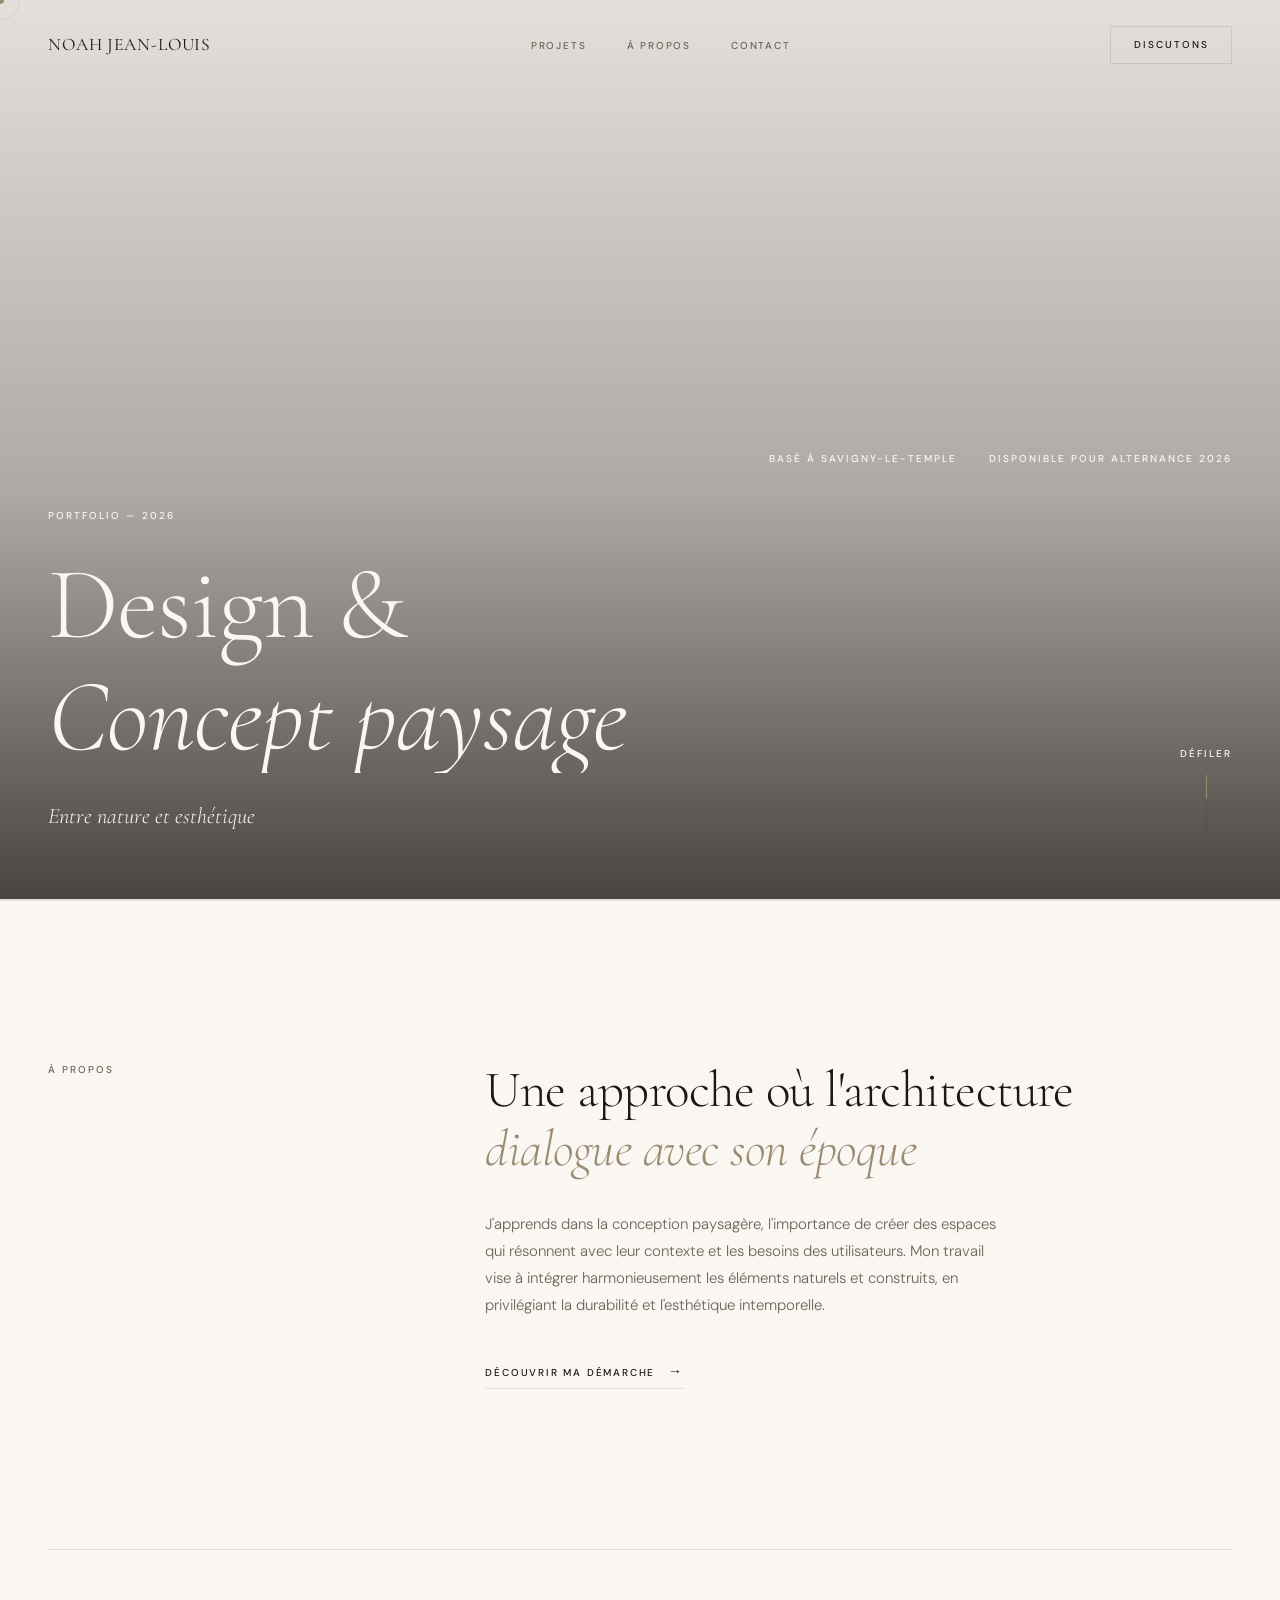
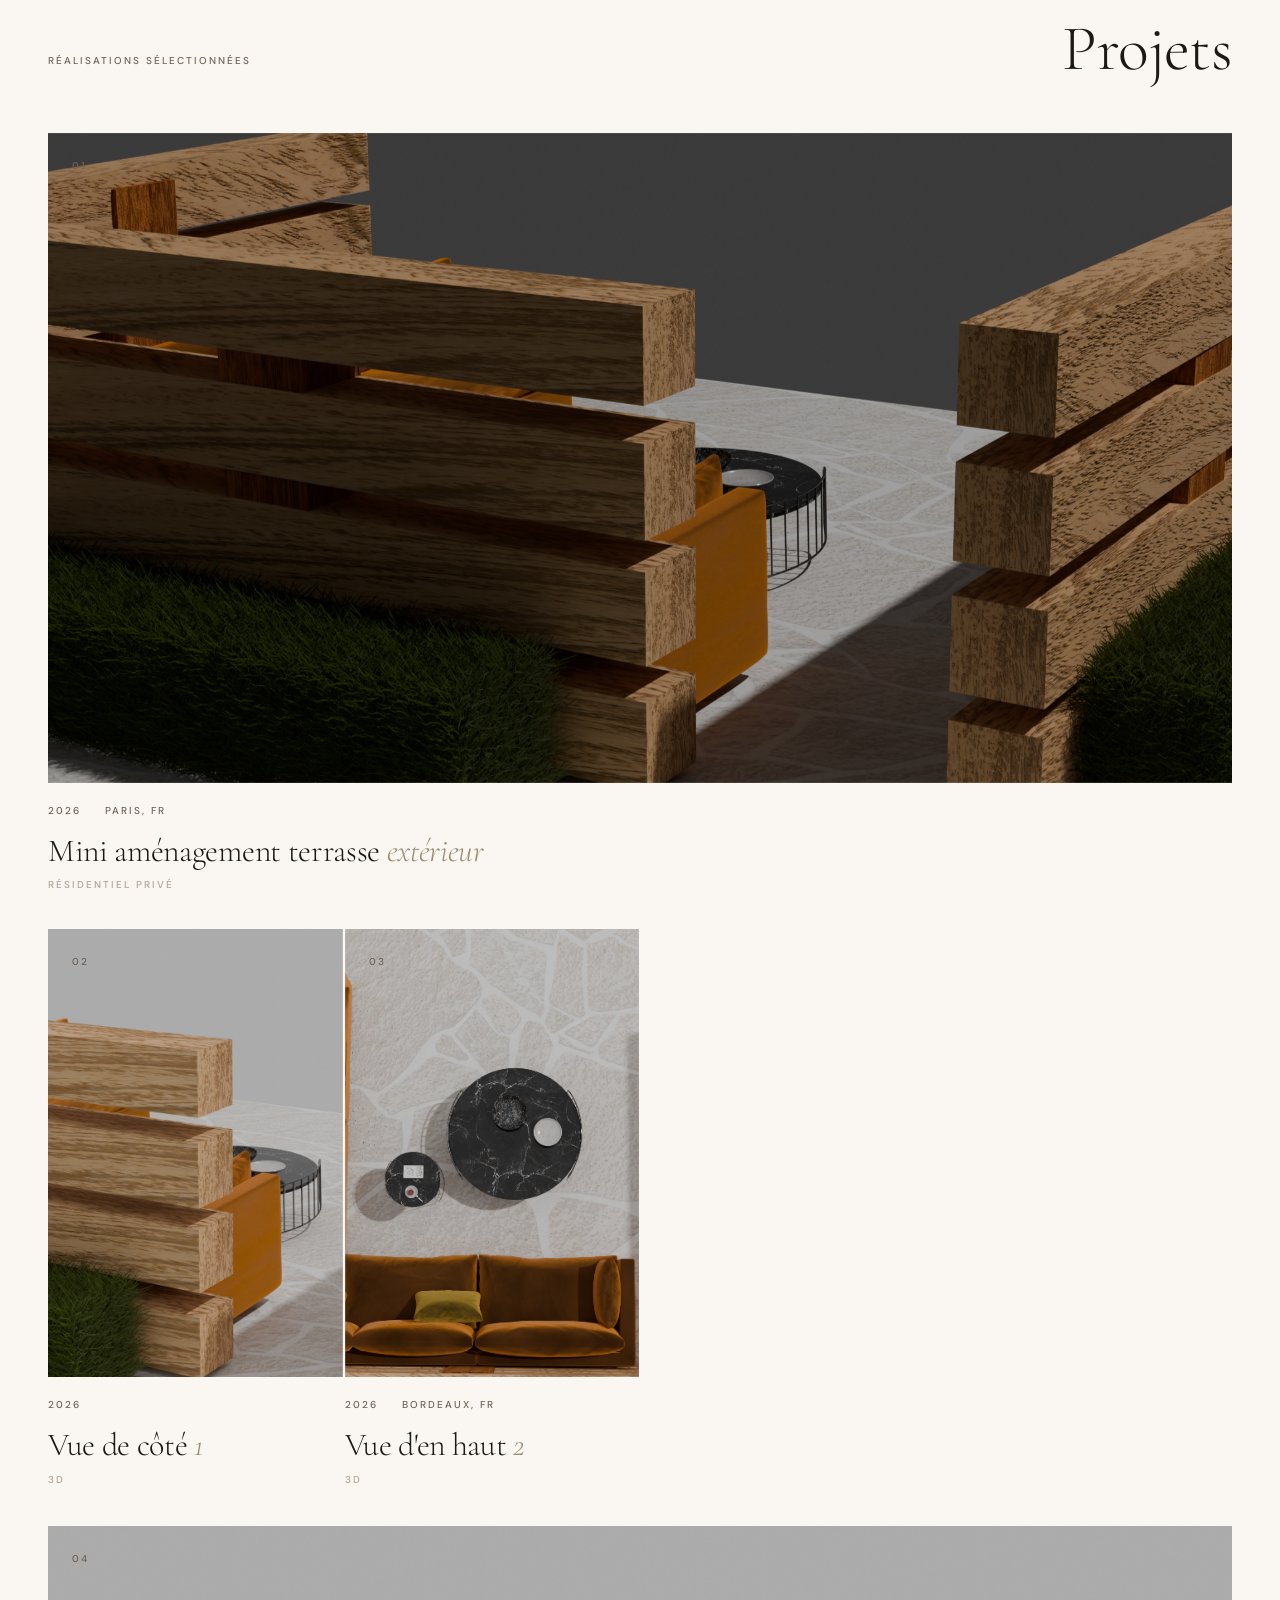
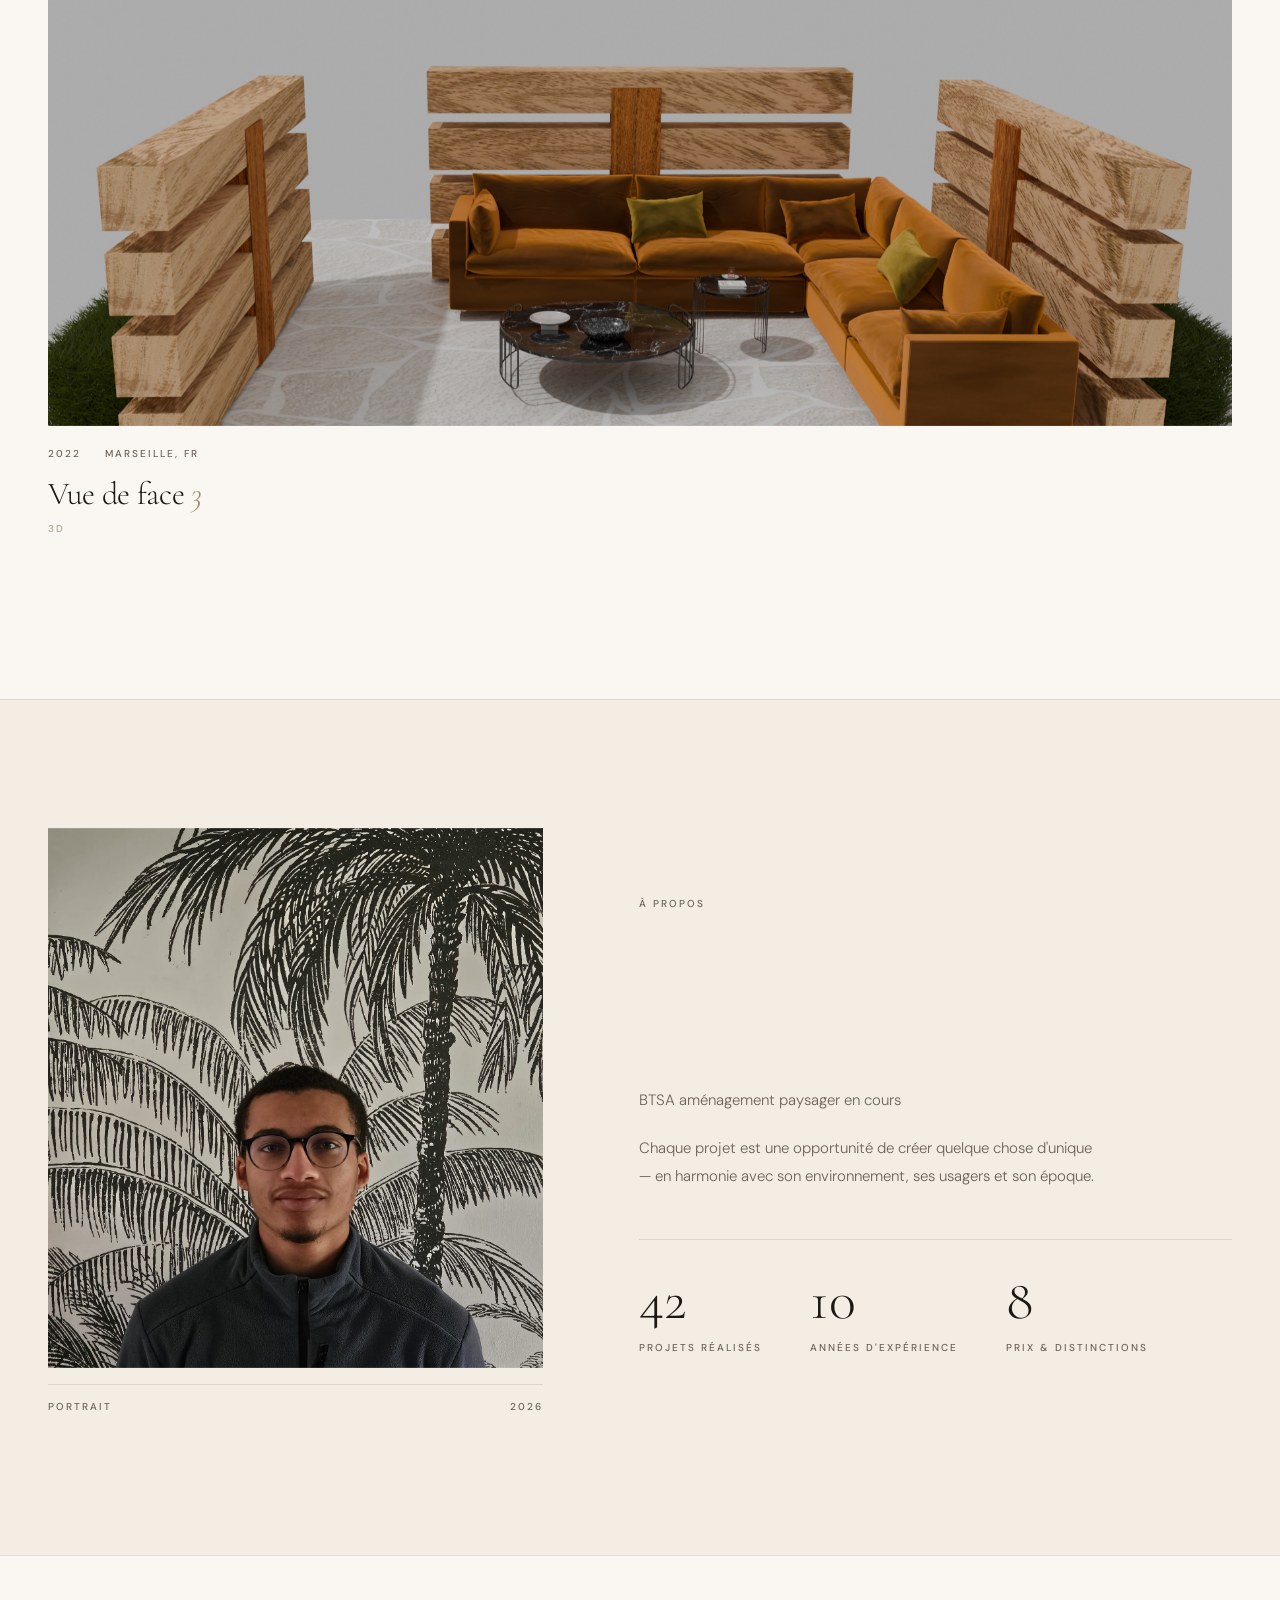
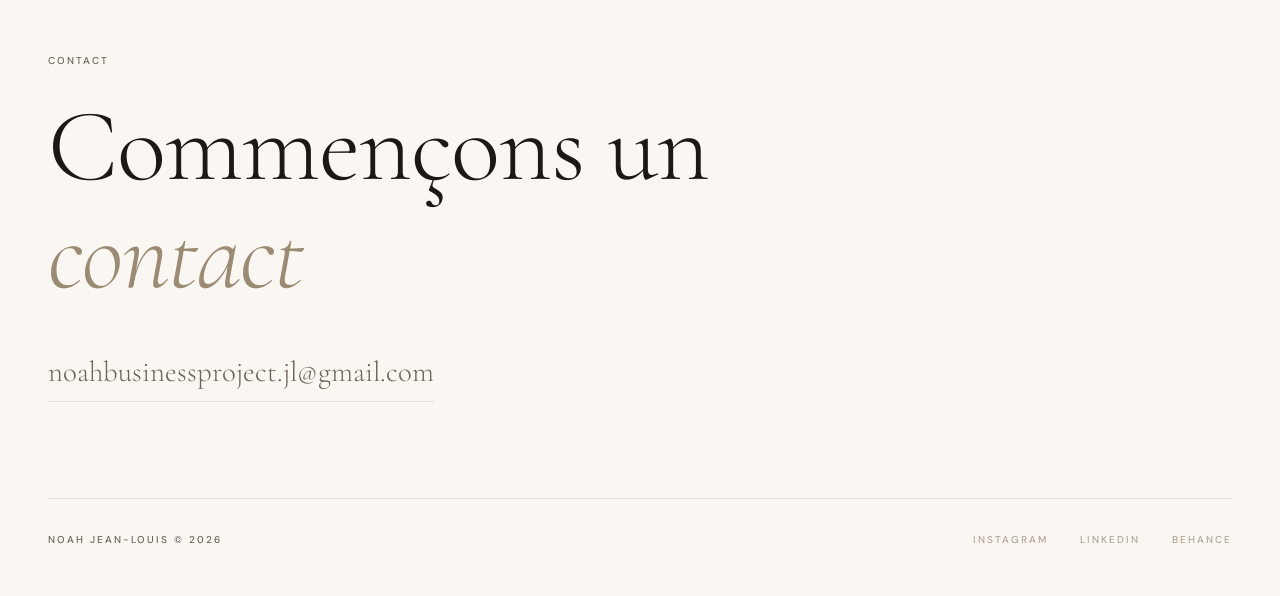
==== index.html @ 60026e9b "Initial commit from local Portfolio" ====
<!DOCTYPE html>
<html lang="fr">
<head>
  <meta charset="UTF-8">
  <meta name="viewport" content="width=device-width, initial-scale=1.0">
  <title>Noah Jean-Louis — Portfolio</title>

  <link rel="preconnect" href="https://fonts.googleapis.com">
  <link rel="preconnect" href="https://fonts.gstatic.com" crossorigin>
  <link href="https://fonts.googleapis.com/css2?family=Cormorant+Garamond:ital,wght@0,300;0,400;0,600;1,300;1,400&family=DM+Sans:wght@300;400;500&display=swap" rel="stylesheet">

  <style>
    /* ── RESPONSIVE GLOBAL (ajouts) ───────────────────── */
    /* Empêche le dépassement horizontal sur TOUS les éléments */
    *, *::before, *::after { box-sizing: border-box; max-width: 100%; }
    html, body { overflow-x: hidden; -webkit-tap-highlight-color: transparent; }

    /* Désactive le curseur custom sur touch */
    @media (hover: none) and (pointer: coarse) {
      .cursor, .cursor-follower { display: none !important; }
      body { cursor: auto; }
      a, button { cursor: pointer; }
    }

    /* Texte fluid — clamp() sur tous les titres */
    h1 { font-size: clamp(2.8rem, 8vw, 8rem); }
    h2 { font-size: clamp(1.8rem, 5vw, 4.5rem); }
    h3 { font-size: clamp(1.2rem, 3vw, 2.2rem); }

    /* Padding de section fluid */
    .section-pad {
      padding-top:    clamp(4rem, 8vw, 10rem);
      padding-bottom: clamp(4rem, 8vw, 10rem);
      padding-left:   clamp(1.25rem, 5vw, 3rem);
      padding-right:  clamp(1.25rem, 5vw, 3rem);
    }

:root {
      /* ── FONDS ───────────────────────────────────── */
      --color-bg:        #FAF7F2;
      --color-bg-2:      #F3EDE3;
      --color-bg-card:   #EDE6DA;
      --color-bg-dark:   #1C1914;

      /* ── TEXTES ─────────────────────────────────── */
      --color-text:      #1C1914;
      --color-text-muted:#6E6358;
      --color-text-dim:  #B0A494;
      --color-text-inv:  #FAF7F2;

      /* ── ACCENT ─────────────────────────────────── */
      --color-accent:    #9B8B72;
      --color-accent-h:  #7A6A54;
      --color-accent-l:  #C8B89A;

      /* ── SÉPARATEURS & OVERLAYS ─────────────────── */
      --color-line:      rgba(28, 25, 20, 0.10);
      --color-line-dark: rgba(28, 25, 20, 0.18);
      --overlay-hero:    rgba(28, 25, 20, 0.38);
      --overlay-dark:    rgba(28, 25, 20, 0.52);

      /* ── OMBRES ──────────────────────────────────── */
      --shadow-sm:  0 1px 4px rgba(28, 25, 20, 0.06);
      --shadow-md:  0 4px 16px rgba(28, 25, 20, 0.08);
      --shadow-lg:  0 12px 40px rgba(28, 25, 20, 0.10);
    }

    *, *::before, *::after { box-sizing: border-box; margin: 0; padding: 0; }
    html { scroll-behavior: smooth; overflow-x: hidden; }

    body {
      font-family: 'DM Sans', sans-serif;
      font-weight: 300;
      font-size: 15px;
      line-height: 1.7;
      color: var(--color-text);
      background-color: var(--color-bg);
      overflow-x: hidden;
      cursor: none;
    }
    body.loading { overflow: hidden; }
    img { display: block; width: 100%; }
    a { color: inherit; text-decoration: none; }
    ul { list-style: none; }
    button { font-family: inherit; }

    /* ─── CURSEUR PERSONNALISÉ ──────────────────────── */
    .cursor {
      position: fixed;
      width: 8px;
      height: 8px;
      background: var(--color-accent);
      border-radius: 50%;
      pointer-events: none;
      z-index: 9999;
      transform: translate(-50%, -50%);
      transition: width 0.2s, height 0.2s, background 0.2s;
mix-blend-mode: normal;
    }
    .cursor-follower {
      position: fixed;
      width: 40px;
      height: 40px;
      border: 1px solid rgba(200,184,154,0.4);
      border-radius: 50%;
      pointer-events: none;
      z-index: 9998;
      transform: translate(-50%, -50%);
      transition: transform 0.12s ease-out, width 0.3s, height 0.3s;
    }

    .cursor.hovering { width: 60px; height: 60px; background: transparent; border: 1px solid var(--color-accent); }

    /* ─── LOADER ─────────────────────────────────────── */
    .loader {
      position: fixed; inset: 0;
      background: var(--color-bg);
      z-index: 10000;
      display: flex;
      flex-direction: column;
      align-items: center;
      justify-content: center;
      gap: 1rem;
      transition: opacity 0.8s ease, visibility 0.8s ease;
    }
    .loader.hidden { opacity: 0; visibility: hidden; }

    .loader-line {
      width: 120px;
      height: 1px;
      background: var(--color-line);
      position: relative;
      overflow: hidden;
    }
    .loader-line::after {
      content: '';
      position: absolute;
      inset: 0;
      background: var(--color-accent);
      transform: translateX(-100%);
      animation: lineLoad 1.2s ease forwards;
    }
    .loader-text { color: var(--color-text-muted); }

    @keyframes lineLoad { to { transform: translateX(0); } }

    /* ─── Typographie ────────────────────────────────── */
    h1, h2, h3, .serif {
      font-family: 'Cormorant Garamond', serif;
      font-weight: 300;
      letter-spacing: -0.01em;
      line-height: 1.1;
    }
    h1 { font-size: clamp(3rem, 8vw, 8rem); }
    h2 { font-size: clamp(2rem, 5vw, 4.5rem); }
    h3 { font-size: clamp(1.4rem, 3vw, 2.5rem); }

    .label, .meta, nav a, .tag {
      font-family: 'DM Sans', sans-serif;
      font-size: 10px;
      font-weight: 500;
      letter-spacing: 0.2em;
      text-transform: uppercase;
      color: var(--color-text-muted);
    }
    .subtitle-italic {
      font-family: 'Cormorant Garamond', serif;
      font-style: italic;
      font-weight: 300;
      font-size: clamp(1rem, 2vw, 1.4rem);
      color: var(--color-text-muted);
    }

    /* ─── NAVIGATION ─────────────────────────────────── */
    nav {
      position: fixed;
      top: 0; left: 0; right: 0;
      z-index: 1000;
      display: flex;
      align-items: center;
      justify-content: space-between;
      padding: 1.6rem 3rem;
      transition: padding 0.4s ease, background 0.4s ease, border-bottom 0.4s ease;
    }
nav.scrolled {
      padding: 1rem 3rem;
      background: rgba(250, 247, 242, 0.96);
      backdrop-filter: blur(12px);
      -webkit-backdrop-filter: blur(12px);
      border-bottom: 1px solid var(--color-line);
    }

    nav.scrolled .nav-logo .nav-name { color: var(--color-text); }
    nav.scrolled .nav-links a { color: var(--color-text-muted); }
    nav.scrolled .nav-links a:hover { color: var(--color-text); }
    nav.scrolled .btn-outline { color: var(--color-text); border-color: var(--color-line-dark); }
    nav.scrolled .btn-outline:hover { background: var(--color-text); color: var(--color-bg); border-color: var(--color-text); }
    .nav-logo .nav-name {
      font-family: 'Cormorant Garamond', serif;
      font-size: 1.1rem;
      font-weight: 400;
      letter-spacing: 0.05em;
      color: var(--color-text);
    }

    .nav-links {
      display: flex;
      gap: 2.5rem;
    }
    .nav-links a {
      font-size: 10px;
      font-weight: 500;
      letter-spacing: 0.18em;
      text-transform: uppercase;
      color: var(--color-text-muted);
      position: relative;
      transition: color 0.3s;
    }
    .nav-links a::after {
      content: '';
      position: absolute;
      bottom: -2px; left: 0;
      width: 0; height: 1px;
      background: var(--color-accent);
      transition: width 0.3s ease;
    }
    .nav-links a:hover { color: var(--color-text); }
    .nav-links a:hover::after { width: 100%; }

    .btn-outline {
      font-size: 10px;
      font-weight: 500;
      letter-spacing: 0.2em;
      text-transform: uppercase;
      color: var(--color-text);
      border: 1px solid var(--color-line);
      padding: 0.6rem 1.4rem;
      transition: background 0.3s, border-color 0.3s, color 0.3s, transform 0.2s;
      display: inline-flex;
      align-items: center;
      justify-content: center;
    }
    .btn-outline:hover {
      background: var(--color-accent);
      border-color: var(--color-accent);
      color: var(--color-bg);
    }

    /* ─── HERO ────────────────────────────────────────── */
    .hero {
      position: relative;
      height: 100vh;
      min-height: 700px;
      display: flex;
      flex-direction: column;
      justify-content: flex-end;
      padding: 0 3rem 4rem;
      overflow: hidden;
      border-bottom: 1px solid var(--color-line);
    }

    .hero-bg {
      position: absolute;
      inset: 0;
      z-index: 0;
    }
    .hero-img {
      width: 100%; height: 100%;
      background-size: cover;
      background-position: center;
      transform: scale(1.05);
      transition: transform 8s ease;
    }
    body:not(.loading) .hero-img { transform: scale(1); }

    .hero-overlay {
      position: absolute; inset: 0;
      background: linear-gradient(
        to top,
        rgba(28, 25, 20, 0.80) 0%,
        rgba(28, 25, 20, 0.35) 45%,
        rgba(28, 25, 20, 0.10) 100%
      );
    }

    .hero-label,
    .hero-title,
    .hero-sub,
    .hero-scroll .label,
    .hero-bottom-meta .label {
      color: var(--color-text-inv);
    }

    .scroll-line { background: rgba(250,247,242,0.2); }
    .scroll-line::after { background: var(--color-text-inv); }

    .hero-content {
      position: relative;
      z-index: 1;
      max-width: 900px;
    }

    .hero-label {
      display: block;
      margin-bottom: 1.5rem;
      opacity: 0;
      transform: translateY(10px);
      animation: fadeUp 0.8s 1.8s forwards;
    }

    .hero-title { overflow: hidden; }

    .hero-title .line {
      display: block;
      opacity: 0;
      transform: translateY(100%);
      animation: slideUp 0.9s cubic-bezier(0.16, 1, 0.3, 1) forwards;
    }
    .hero-title .line:nth-child(1) { animation-delay: 2s; }
    .hero-title .line:nth-child(2) { animation-delay: 2.1s; }
    .hero-title .italic { font-style: italic; }

    .hero-sub {
      margin-top: 1.5rem;
      opacity: 0;
      transform: translateY(10px);
      animation: fadeUp 0.8s 2.3s forwards;
    }

    .hero-scroll {
      position: absolute;
      bottom: 4rem; right: 3rem;
      z-index: 1;
      display: flex;
      flex-direction: column;
      align-items: center;
      gap: 0.8rem;
      opacity: 0;
      animation: fadeUp 0.8s 2.6s forwards;
    }

    .scroll-line {
      width: 1px;
      height: 60px;
      background: var(--color-line);
      position: relative;
      overflow: hidden;
    }
    .scroll-line::after {
      content: '';
      position: absolute;
      top: 0; left: 0; right: 0;
      height: 40%;
      background: var(--color-accent);
      animation: scrollAnim 2s 3s infinite ease-in-out;
    }

    @keyframes scrollAnim {
      0%   { transform: translateY(-100%); }
      100% { transform: translateY(250%); }
    }

    .hero-bottom-meta {
      position: absolute;
      top: 50%; right: 3rem;
      transform: translateY(-50%) rotate(90deg);
      transform-origin: right center;
      display: flex;
      gap: 2rem;
      z-index: 1;
      opacity: 0;
      animation: fadeUp 0.8s 2.8s forwards;
    }

    @keyframes fadeUp { to { opacity: 1; transform: translateY(0); } }
    @keyframes slideUp { to { opacity: 1; transform: translateY(0); } }

    .reveal {
      opacity: 0;
      transform: translateY(40px);
      transition: opacity 0.9s cubic-bezier(0.16, 1, 0.3, 1),
                  transform 0.9s cubic-bezier(0.16, 1, 0.3, 1);
    }
    .reveal.visible {
      opacity: 1;
      transform: translateY(0);
    }

    /* ─── SECTION INTRO ──────────────────────────────── */
    .intro {
      padding: 10rem 3rem;
      border-top: 1px solid var(--color-line);
      background: var(--color-bg);
    }
    .intro-grid {
      display: grid;
      grid-template-columns: 1fr 2fr;
      gap: 4rem;
      max-width: 1200px;
      margin: 0 auto;
      align-items: start;
    }
    .section-label { display: block; margin-bottom: 1rem; }

    .intro-title {
      font-size: clamp(2rem, 4vw, 3.5rem);
      margin-bottom: 2rem;
      line-height: 1.15;
    }
    .intro-title em { font-style: italic; color: var(--color-accent); }

    .intro-body {
      color: var(--color-text-muted);
      max-width: 520px;
      margin-bottom: 2.5rem;
      line-height: 1.8;
    }

    .link-arrow {
      font-size: 10px;
      font-weight: 500;
      letter-spacing: 0.18em;
      text-transform: uppercase;
      color: var(--color-text);
      display: inline-flex;
      align-items: center;
      gap: 0.8rem;
      padding-bottom: 4px;
      border-bottom: 1px solid var(--color-line);
      transition: gap 0.3s, border-color 0.3s;
    }
    .link-arrow::after {
      content: '→';
      font-family: sans-serif;
      font-size: 14px;
      font-weight: 300;
    }
    .link-arrow:hover { gap: 1.4rem; border-color: var(--color-accent); }

    /* ─── PROJETS ────────────────────────────────────── */
    .projects {
      padding: 0 3rem 8rem;
      max-width: 1400px;
      margin: 0 auto;
    }
    .projects-header {
      display: flex;
      justify-content: space-between;
      align-items: flex-end;
      padding: 4rem 0 3rem;
      border-top: 1px solid var(--color-line);
    }
    .projects-header h2 { font-size: clamp(2.5rem, 5vw, 5rem); }

    .project { position: relative; overflow: hidden; margin-bottom: 2px; }
    .project-link { display: block; }

    .project-img-wrap { position: relative; overflow: hidden; }
    .project-img {
      background-size: cover;
      background-position: center;
      transition: transform 0.8s cubic-bezier(0.16, 1, 0.3, 1);
      transform: translateZ(0);
    }
    .project:hover .project-img { transform: scale(1.04); }

    .project-img-overlay {
      position: absolute; inset: 0;
      background: linear-gradient(to top, rgba(12,11,9,0.7) 0%, transparent 60%);
      opacity: 0;
      transition: opacity 0.5s;
    }
    .project:hover .project-img-overlay { opacity: 1; }

    .project-info {
      padding: 1.2rem 0 2rem;
      display: flex;
      flex-direction: column;
      gap: 0.4rem;
    }

    .project-meta {
      display: flex;
      gap: 1.5rem;
      margin-bottom: 0.4rem;
    }

    .project-title {
      font-size: clamp(1.3rem, 2.5vw, 2rem);
      line-height: 1.2;
    }
    .project-title em { font-style: italic; color: var(--color-accent); }
    .project-category { color: var(--color-text-dim); }

    .projects { display: block; }

    .projects > .projects-header + .projects-grid {
      display: grid;
      grid-template-columns: 1fr 1fr;
      gap: 2px;
    }

    /* Layouts projets — style CARGO */
    .project--large {
      grid-column: 1 / -1;
    }
    .project--large .project-img { height: clamp(350px, 55vw, 650px); }

    .projects-row {
      display: grid;
      grid-template-columns: 1fr 1fr;
      gap: 2px;
      margin-bottom: 2px;
    }

    .project--half .project-img { height: clamp(250px, 35vw, 450px); }

    .project--full { grid-column: 1 / -1; }
    .project--full .project-img { height: clamp(300px, 40vw, 500px); }

    /* Numéro index — style CARGO */
    .project::before {
      content: attr(data-index);
      position: absolute;
      top: 1.5rem; left: 1.5rem;
      font-size: 10px;
      font-weight: 500;
      letter-spacing: 0.2em;
      color: var(--color-text-muted);
      z-index: 2;
    }

    /* ─── ABOUT ──────────────────────────────────────── */
    .about {
      padding: 8rem 3rem;
      border-top: 1px solid var(--color-line);
      background: var(--color-bg-2);
    }
    .about-grid {
      display: grid;
      grid-template-columns: 1fr 1.2fr;
      gap: 6rem;
      max-width: 1200px;
      margin: 0 auto;
      align-items: center;
    }
    .about-img-wrap { position: relative; overflow: hidden; }
    .about-img {
      height: clamp(400px, 60vh, 650px);
      background-size: cover;
      background-position: center top;
      transform: translateZ(0);
      transition: transform 0.8s cubic-bezier(0.16, 1, 0.3, 1);
    }
    .about:hover .about-img { transform: scale(1.02); }

    .about-img-caption {
      display: flex;
      justify-content: space-between;
      padding: 0.8rem 0;
      border-top: 1px solid var(--color-line);
      margin-top: 1rem;
    }

    .about-title {
      font-size: clamp(2rem, 4vw, 3.2rem);
      margin: 1.5rem 0 2rem;
      line-height: 1.15;
    }
    .about-title em { font-style: italic; color: var(--color-accent); }

    .about-text-col p {
      color: var(--color-text-muted);
      line-height: 1.9;
      margin-bottom: 1.2rem;
      max-width: 460px;
    }

    .about-stats {
      display: flex;
      gap: 3rem;
      margin-top: 3rem;
      padding-top: 2rem;
      border-top: 1px solid var(--color-line);
      flex-wrap: wrap;
    }

    .stat-number {
      display: block;
      font-family: 'Cormorant Garamond', serif;
      font-size: 3.5rem;
      font-weight: 300;
      line-height: 1;
      color: var(--color-text);
      margin-bottom: 0.4rem;
    }

    /* ─── FOOTER ─────────────────────────────────────── */
    .footer {
      background: var(--color-bg);
      border-top: 1px solid var(--color-line);
      padding: 6rem 3rem 3rem;
    }
    .footer-top { padding-bottom: 6rem; }

    .footer-cta .label { margin-bottom: 1.5rem; display: block; }

    .footer-title {
      font-size: clamp(3rem, 8vw, 7rem);
      line-height: 1.05;
      margin-bottom: 2.5rem;
      opacity: 1;
    }
    .footer-title em { font-style: italic; color: var(--color-accent); }

    .footer-email {
      font-family: 'Cormorant Garamond', serif;
      font-size: clamp(1.2rem, 2.5vw, 1.8rem);
      font-weight: 300;
      color: var(--color-text-muted);
      border-bottom: 1px solid var(--color-line);
      padding-bottom: 4px;
      display: inline-block;
      transition: color 0.3s, border-color 0.3s;
    }
    .footer-email:hover { color: var(--color-accent); border-color: var(--color-accent); }

    .footer-bottom {
      display: flex;
      justify-content: space-between;
      align-items: center;
      padding-top: 2rem;
      border-top: 1px solid var(--color-line);
      gap: 1.5rem;
      flex-wrap: wrap;
    }
    .footer-socials { display: flex; gap: 2rem; }
    .footer-socials a {
      color: var(--color-text-dim);
      transition: color 0.3s;
    }
    .footer-socials a:hover { color: var(--color-text); }

    /* ─── RESPONSIVE ───────────────────────────────── */
    @media (max-width: 768px) {
      nav { padding: 1.2rem 1.5rem; }
      .nav-cta { display: none; }
      .nav-links { display: none; }
      .hero { padding: 0 1.5rem 3rem; }
      .intro, .projects, .about, .footer { padding-left: 1.5rem; padding-right: 1.5rem; }
      .intro-grid { grid-template-columns: 1fr; gap: 2rem; }
      .about-grid { grid-template-columns: 1fr; gap: 3rem; }
      .projects-row { grid-template-columns: 1fr; }
      .hero-bottom-meta { display: none; }
      .about-stats { gap: 1.5rem; }
      body { cursor: auto; }
      .cursor, .cursor-follower { display: none; }
      .nav-hamburger { display: flex; }

      /* Menu mobile overlay */
      nav { background: rgba(12,11,9,0.95); backdrop-filter: blur(12px); -webkit-backdrop-filter: blur(12px); }

    }

    /* ─── NAVIGATION RESPONSIVE (hamburger) ───────── */
    .nav-hamburger {
      display: none;
      flex-direction: column;
      justify-content: center;
      gap: 6px;
      width: 36px;
      height: 36px;
      background: none;
      border: none;
      cursor: pointer;
      z-index: 1100;
      padding: 4px;
    }
    .ham-line {
      display: block;
      width: 100%;
      height: 1px;
      background: var(--color-text);
      transform-origin: center;
      transition: transform 0.4s cubic-bezier(0.16,1,0.3,1), opacity 0.3s, width 0.3s;
    }
    .nav-hamburger.open .ham-line:nth-child(1) {
      transform: translateY(3.5px) rotate(45deg);
    }
    .nav-hamburger.open .ham-line:nth-child(2) {
      transform: translateY(-3.5px) rotate(-45deg);
    }

    .nav-mobile-overlay {
      position: fixed;
      inset: 0;
      background: var(--color-bg);
      z-index: 1050;
      display: flex;
      flex-direction: column;
      justify-content: center;
      padding: 6rem 2rem 3rem;
      transform: translateX(100%);
      transition: transform 0.6s cubic-bezier(0.16,1,0.3,1);
      pointer-events: none;
    }
    .nav-mobile-overlay.open {
      transform: translateX(0);
      pointer-events: auto;
    }

    .nav-mobile-links {
      list-style: none;
      display: flex;
      flex-direction: column;
      gap: 0.5rem;
      flex: 1;
      justify-content: center;
    }
    .nav-mobile-links li {
      overflow: hidden;
      border-bottom: 1px solid var(--color-line);
      padding-bottom: 0.5rem;
    }
    .nav-mobile-links a {
      display: block;
      font-family: 'Cormorant Garamond', serif;
      font-size: clamp(2.5rem, 10vw, 4rem);
      font-weight: 300;
      color: var(--color-text);
      padding: 0.6rem 0;
      transform: translateY(40px);
      opacity: 0;
      transition: color 0.3s, transform 0.5s cubic-bezier(0.16,1,0.3,1), opacity 0.5s;
    }
    .nav-mobile-overlay.open .nav-mobile-links a {
      transform: translateY(0);
      opacity: 1;
    }
    .nav-mobile-links li:nth-child(1) a { transition-delay: 0.1s; }
    .nav-mobile-links li:nth-child(2) a { transition-delay: 0.17s; }
    .nav-mobile-links li:nth-child(3) a { transition-delay: 0.24s; }
    .nav-mobile-links a:hover { color: var(--color-accent); }

    .nav-mobile-bottom {
      display: flex;
      flex-direction: column;
      gap: 0.4rem;
      padding-top: 2rem;
      border-top: 1px solid var(--color-line);
    }

    @media (max-width: 480px) {
      .nav-hamburger { width: 34px; height: 34px; }
    }

  </style>
</head>
<body class="loading">

  <div class="cursor" id="cursor"></div>
  <div class="cursor-follower" id="cursor-follower"></div>

  <div class="loader" id="loader">
    <div class="loader-line"></div>
    <span class="loader-text label">Chargement</span>
  </div>

  <nav id="nav">
    <div class="nav-logo">
      <a href="#hero"><span class="nav-name">Noah Jean-Louis</span></a>
    </div>

    <ul class="nav-links">
      <li><a href="projects.html" data-text="Projets">Projets</a></li>
      <li><a href="#about"    data-text="À propos">À propos</a></li>
      <li><a href="#contact"  data-text="Contact">Contact</a></li>
    </ul>

    <div class="nav-cta">
      <a href="#contact" class="btn-outline">Discutons</a>
    </div>

    <button class="nav-hamburger" id="navHamburger" aria-label="Menu" aria-expanded="false">
      <span class="ham-line"></span>
      <span class="ham-line"></span>
    </button>

    <div class="nav-mobile-overlay" id="navMobileOverlay" aria-hidden="true">
      <ul class="nav-mobile-links">
        <li><a href="projects.html#projects">Projets</a></li>
        <li><a href="#about">À propos</a></li>
        <li><a href="#contact">Contact</a></li>
      </ul>
      <div class="nav-mobile-bottom">
        <span class="label">Paris, FR</span>
        <a href="mailto:hello@tonnom.com" class="label">noahbusinessproject.jl@gmail.com</a>
      </div>
    </div>
  </nav>


  <section id="hero" class="hero">
    <div class="hero-bg">
      <div class="hero-img" style="background-image: url('images/Paysage1.jpg')"></div>
      <div class="hero-overlay"></div>
    </div>
    <div class="hero-content">
      <span class="label hero-label">Portfolio — 2026</span>
      <h1 class="hero-title">
        <span class="line">Design &amp;</span>
        <span class="line italic">Concept paysage</span>
      </h1>
      <p class="hero-sub subtitle-italic">Entre nature et esthétique</p>
    </div>
    <div class="hero-scroll">
      <span class="label">Défiler</span>
      <div class="scroll-line"></div>
    </div>
    <div class="hero-bottom-meta">
      <span class="label">Basé à Savigny-le-Temple</span>
      <span class="label">Disponible pour alternance 2026</span>
    </div>
  </section>

  <section id="intro" class="intro">
    <div class="intro-grid">
      <div class="intro-col-left">
        <span class="label section-label">À propos</span>
      </div>
      <div class="intro-col-right">
        <h2 class="intro-title">
          Une approche où l'architecture<br>
          <em>dialogue avec son époque</em>
        </h2>
        <p class="intro-body">
          J'apprends dans la conception paysagère, l'importance de créer des espaces qui résonnent avec leur contexte et les besoins des utilisateurs. Mon travail vise à intégrer harmonieusement les éléments naturels et construits, en privilégiant la durabilité et l'esthétique intemporelle.
        </p>
        <a href="#about" class="link-arrow">Découvrir ma démarche</a>
      </div>
    </div>
  </section>

  <section id="projects" class="projects">
    <div class="projects-header">
      <span class="label section-label">Réalisations sélectionnées</span>
      <h2>Projets</h2>
    </div>

    <div class="projects-grid">
      <article class="project project--large" data-index="01">
        <a href="projects.html" class="project-link">
          <div class="project-img-wrap">
            <div class="project-img" style="background-image: url('images/aménagement 1.png')"></div>
            <div class="project-img-overlay"></div>
          </div>
          <div class="project-info">
            <div class="project-meta">
              <span class="label project-year">2026</span>
              <span class="label project-location">Paris, FR</span>
            </div>
            <h3 class="project-title">Mini aménagement terrasse <em>extérieur</em></h3>
            <span class="project-category label">Résidentiel privé</span>
          </div>
        </a>
      </article>

      <div class="projects-row" aria-label="Projets secondaires">
        <article class="project project--half" data-index="02">
          <a href="projects.html" class="project-link">
            <div class="project-img-wrap">
              <div class="project-img" style="background-image: url('images/aménagement 2.png')"></div>
              <div class="project-img-overlay"></div>
            </div>
            <div class="project-info">
              <div class="project-meta">
                <span class="label project-year">2026</span>
                <span class="label project-location"></span>
              </div>
              <h3 class="project-title">Vue de côté <em>1</em></h3>
              <span class="project-category label">3D</span>
            </div>
          </a>
        </article>

        <article class="project project--half" data-index="03">
          <a href="projects.html" class="project-link">
            <div class="project-img-wrap">
              <div class="project-img" style="background-image: url('images/aménagement 3.png')"></div>
              <div class="project-img-overlay"></div>
            </div>
            <div class="project-info">
              <div class="project-meta">
                <span class="label project-year">2026</span>
                <span class="label project-location">Bordeaux, FR</span>
              </div>
              <h3 class="project-title">Vue d'en haut <em>2</em></h3>
              <span class="project-category label">3D</span>
            </div>
          </a>
        </article>
      </div>

      <article class="project project--full" data-index="04">
        <a href="projects.html" class="project-link">
          <div class="project-img-wrap">
            <div class="project-img" style="background-image: url('images/aménagement 4.png')"></div>
            <div class="project-img-overlay"></div>
          </div>
          <div class="project-info">
            <div class="project-meta">
              <span class="label project-year">2022</span>
              <span class="label project-location">Marseille, FR</span>
            </div>
            <h3 class="project-title">Vue de face <em>3</em></h3>
            <span class="project-category label">3D</span>
          </div>
        </a>
      </article>
    </div>
  </section>

  <section id="about" class="about">
    <div class="about-grid">
      <div class="about-img-col">
        <div class="about-img-wrap">
          <div class="about-img" style="background-image: url('images/Noah profil.jpeg')"></div>
        </div>
        <div class="about-img-caption">
          <span class="label">Portrait</span>
          <span class="label">2026</span>
        </div>
      </div>
      <div class="about-text-col reveal" style="opacity:1; transform:none;">
        <span class="label section-label">À propos</span>
        <h2 class="about-title">
          Façonner des espaces<br>
          <em>qui inspirent</em>
        </h2>
        <p>
          BTSA aménagement paysager en cours
        </p>
        <p>
          Chaque projet est une opportunité de créer quelque chose
          d'unique — en harmonie avec son environnement, ses usagers
          et son époque.
        </p>
        <div class="about-stats">
          <div class="stat">
            <span class="stat-number">42</span>
            <span class="label">Projets réalisés</span>
          </div>
          <div class="stat">
            <span class="stat-number">10</span>
            <span class="label">Années d'expérience</span>
          </div>
          <div class="stat">
            <span class="stat-number">8</span>
            <span class="label">Prix &amp; distinctions</span>
          </div>
        </div>
      </div>
    </div>
  </section>

  <footer id="contact" class="footer">
    <div class="footer-top">
      <div class="footer-cta">
        <span class="label">Contact</span>
        <h2 class="footer-title">
          Commençons un<br>
          <em>contact</em>
        </h2>
        <a href="mailto:hello@tonnom.com" class="footer-email">noahbusinessproject.jl@gmail.com</a>
      </div>
    </div>
    <div class="footer-bottom">
      <span class="footer-name label">Noah Jean-Louis © 2026</span>
      <div class="footer-socials">
        <a href="#" class="label">Instagram</a>
        <a href="#" class="label">LinkedIn</a>
        <a href="#" class="label">Behance</a>
      </div>
    </div>
  </footer>

  <script>
    const cursor       = document.getElementById('cursor');
    const cursorFollow = document.getElementById('cursor-follower');
    const loader       = document.getElementById('loader');
    const nav          = document.getElementById('nav');

    let mouseX = 0, mouseY = 0;
    let followX = 0, followY = 0;

    document.addEventListener('mousemove', (e) => {
      mouseX = e.clientX;
      mouseY = e.clientY;
      if (cursor) {
        cursor.style.left = mouseX + 'px';
        cursor.style.top  = mouseY + 'px';
      }
    });

    function animateCursor() {
      followX += (mouseX - followX) * 0.1;
      followY += (mouseY - followY) * 0.1;
      if (cursorFollow) {
        cursorFollow.style.left = followX + 'px';
        cursorFollow.style.top  = followY + 'px';
      }
      requestAnimationFrame(animateCursor);
    }
    animateCursor();

    document.querySelectorAll('a, button, .project-link').forEach(el => {
      el.addEventListener('mouseenter', () => {
        if (!cursor || !cursorFollow) return;
        cursor.classList.add('hovering');
        cursorFollow.style.transform = 'translate(-50%, -50%) scale(1.5)';
      });
      el.addEventListener('mouseleave', () => {
        if (!cursor || !cursorFollow) return;
        cursor.classList.remove('hovering');
        cursorFollow.style.transform = 'translate(-50%, -50%) scale(1)';
      });
    });

    window.addEventListener('load', () => {
      setTimeout(() => {
        if (loader) loader.classList.add('hidden');
        document.body.classList.remove('loading');
      }, 1500);
    });

    window.addEventListener('scroll', () => {
      if (!nav) return;
      if (window.scrollY > 80) nav.classList.add('scrolled');
      else nav.classList.remove('scrolled');
    }, { passive: true });

    // ── HAMBURGER MENU (mobile) ─────────────────────────
    const hamburger = document.getElementById('navHamburger');
    const mobileOverlay = document.getElementById('navMobileOverlay');

    if (hamburger && mobileOverlay) {
      hamburger.addEventListener('click', () => {
        const isOpen = hamburger.classList.toggle('open');
        mobileOverlay.classList.toggle('open');
        hamburger.setAttribute('aria-expanded', String(isOpen));
        document.body.style.overflow = isOpen ? 'hidden' : '';
      });

      mobileOverlay.querySelectorAll('a').forEach(link => {
        link.addEventListener('click', () => {
          hamburger.classList.remove('open');
          mobileOverlay.classList.remove('open');
          hamburger.setAttribute('aria-expanded', 'false');
          document.body.style.overflow = '';
        });
      });
    }


    const revealTargets = document.querySelectorAll(
      '#intro .intro-grid, .project, .about-grid, .footer-title, .projects-header, h2, .about-stats, .stat'
    );

    revealTargets.forEach(el => {
      if (!el.classList.contains('reveal')) el.classList.add('reveal');
    });

    const revealObserver = new IntersectionObserver((entries) => {
      entries.forEach((entry, i) => {
        if (entry.isIntersecting) {
          setTimeout(() => {
            entry.target.classList.add('visible');
          }, i * 80);
          revealObserver.unobserve(entry.target);
        }
      });
    }, {
      threshold: 0.12,
      rootMargin: '0px 0px -50px 0px'
    });

    revealTargets.forEach(el => revealObserver.observe(el));

    const heroImg = document.querySelector('.hero-img');
    if (heroImg) {
      window.addEventListener('scroll', () => {
        const scrolled = window.scrollY;
        const rate = scrolled * 0.25;
        heroImg.style.transform = `scale(1) translateY(${rate}px)`;
      }, { passive: true });
    }

    document.querySelectorAll('a[href^="#"]').forEach(anchor => {
      anchor.addEventListener('click', (e) => {
        const href = anchor.getAttribute('href');
        if (!href || href === '#') return;
        e.preventDefault();
        const target = document.querySelector(href);
        if (target) target.scrollIntoView({ behavior: 'smooth', block: 'start' });
      });
    });

    const ctaBtn = document.querySelector('.btn-outline');
    if (ctaBtn) {
      ctaBtn.addEventListener('mousemove', (e) => {
        const rect = ctaBtn.getBoundingClientRect();
        const x = e.clientX - rect.left - rect.width  / 2;
        const y = e.clientY - rect.top  - rect.height / 2;
        ctaBtn.style.transform = `translate(${x * 0.2}px, ${y * 0.3}px)`;
      });
      ctaBtn.addEventListener('mouseleave', () => {
        ctaBtn.style.transform = 'translate(0, 0)';
      });
    }

    const footerTitle = document.querySelector('.footer-title');
    if (footerTitle) {
      const observer = new IntersectionObserver((entries) => {
        if (entries[0].isIntersecting) {
          footerTitle.style.opacity = '1';
          observer.disconnect();
        }
      }, { threshold: 0.3 });
      footerTitle.style.opacity = '0';
      footerTitle.style.transition = 'opacity 0.1s';
      observer.observe(footerTitle);
    }
  </script>
</body>
</html>
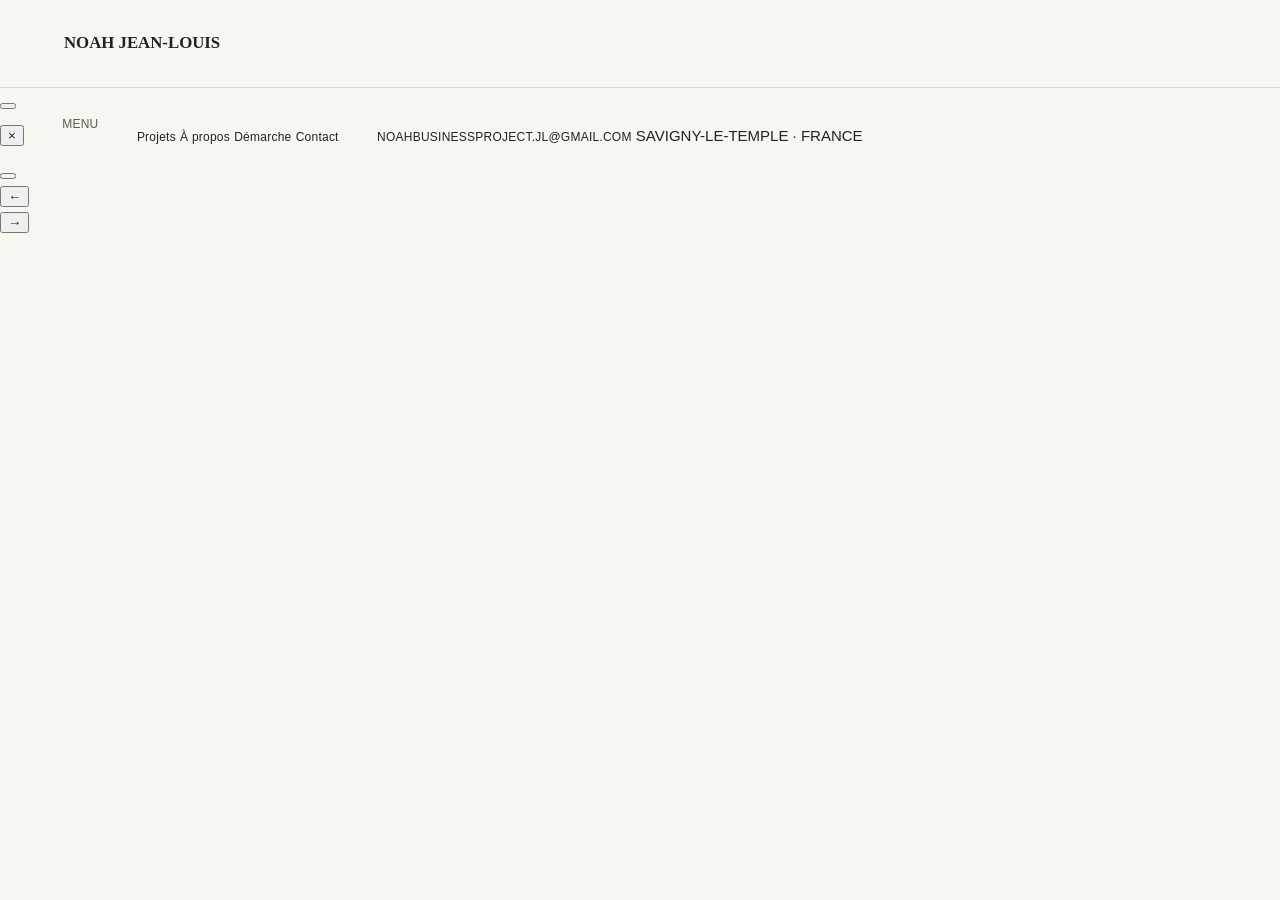
==== commit 62b70181: "maj" ====
--- a/index.html
+++ b/index.html
@@ -1,1136 +1,61 @@
-<!DOCTYPE html>
+<!doctype html>
 <html lang="fr">
 <head>
-  <meta charset="UTF-8">
-  <meta name="viewport" content="width=device-width, initial-scale=1.0">
-  <title>Noah Jean-Louis — Portfolio</title>
-
+  <meta charset="utf-8">
+  <meta name="viewport" content="width=device-width, initial-scale=1">
+  <meta name="description" content="Portfolio de Noah Jean-Louis, concepteur paysagiste. Projets de paysage, jardins et espaces vivants.">
+  <meta name="theme-color" content="#f7f7f3">
+  <meta property="og:type" content="website">
+  <meta property="og:title" content="Noah Jean-Louis — Paysage">
+  <meta property="og:description" content="Projets de paysage, jardins et espaces vivants par Noah Jean-Louis.">
+  <link rel="icon" href="favicon.svg" type="image/svg+xml">
   <link rel="preconnect" href="https://fonts.googleapis.com">
   <link rel="preconnect" href="https://fonts.gstatic.com" crossorigin>
-  <link href="https://fonts.googleapis.com/css2?family=Cormorant+Garamond:ital,wght@0,300;0,400;0,600;1,300;1,400&family=DM+Sans:wght@300;400;500&display=swap" rel="stylesheet">
+  <link href="https://fonts.googleapis.com/css2?family=Manrope:wght@300;400;500;600&display=swap" rel="stylesheet">
+  <link rel="stylesheet" href="css/style.css">
+  <title>Noah Jean-Louis — Portfolio paysagiste</title>
+  <script src="js/main.js" type="module"></script>
+</head>
+<body data-page="home">
+  <header class="site-header" data-transparent="true">
+    <button class="menu-toggle" type="button" aria-expanded="false" aria-controls="site-nav" aria-label="Ouvrir le menu">
+      <span></span><span></span><span></span>
+    </button>
+    <a class="wordmark" href="index.html" aria-label="Noah Jean-Louis, accueil">NOAH JEAN-LOUIS</a>
+    <span class="header-spacer" aria-hidden="true"></span>
+  </header>
 
-  <style>
-    /* ── RESPONSIVE GLOBAL (ajouts) ───────────────────── */
-    /* Empêche le dépassement horizontal sur TOUS les éléments */
-    *, *::before, *::after { box-sizing: border-box; max-width: 100%; }
-    html, body { overflow-x: hidden; -webkit-tap-highlight-color: transparent; }
+  <button class="menu-backdrop" type="button" tabindex="-1" aria-label="Fermer le menu"></button>
+  <aside class="site-nav" id="site-nav" role="dialog" aria-modal="true" aria-label="Menu principal" aria-hidden="true">
+    <button class="menu-close" type="button" aria-label="Fermer le menu"><span aria-hidden="true">×</span></button>
+    <p class="eyebrow">Menu</p>
+    <nav aria-label="Navigation principale">
+      <a href="projets.html">Projets</a>
+      <a href="a-propos.html">À propos</a>
+      <a href="a-propos.html#demarche">Démarche</a>
+      <a href="contact.html">Contact</a>
+    </nav>
+    <div class="menu-contact">
+      <a href="mailto:noahbusinessproject.jl@gmail.com">NOAHBUSINESSPROJECT.JL@GMAIL.COM</a>
+      <span>SAVIGNY-LE-TEMPLE · FRANCE</span>
+    </div>
+  </aside>
 
-    /* Désactive le curseur custom sur touch */
-    @media (hover: none) and (pointer: coarse) {
-      .cursor, .cursor-follower { display: none !important; }
-      body { cursor: auto; }
-      a, button { cursor: pointer; }
-    }
-
-    /* Texte fluid — clamp() sur tous les titres */
-    h1 { font-size: clamp(2.8rem, 8vw, 8rem); }
-    h2 { font-size: clamp(1.8rem, 5vw, 4.5rem); }
-    h3 { font-size: clamp(1.2rem, 3vw, 2.2rem); }
-
-    /* Padding de section fluid */
-    .section-pad {
-      padding-top:    clamp(4rem, 8vw, 10rem);
-      padding-bottom: clamp(4rem, 8vw, 10rem);
-      padding-left:   clamp(1.25rem, 5vw, 3rem);
-      padding-right:  clamp(1.25rem, 5vw, 3rem);
-    }
-
-:root {
-      /* ── FONDS ───────────────────────────────────── */
-      --color-bg:        #FAF7F2;
-      --color-bg-2:      #F3EDE3;
-      --color-bg-card:   #EDE6DA;
-      --color-bg-dark:   #1C1914;
-
-      /* ── TEXTES ─────────────────────────────────── */
-      --color-text:      #1C1914;
-      --color-text-muted:#6E6358;
-      --color-text-dim:  #B0A494;
-      --color-text-inv:  #FAF7F2;
-
-      /* ── ACCENT ─────────────────────────────────── */
-      --color-accent:    #9B8B72;
-      --color-accent-h:  #7A6A54;
-      --color-accent-l:  #C8B89A;
-
-      /* ── SÉPARATEURS & OVERLAYS ─────────────────── */
-      --color-line:      rgba(28, 25, 20, 0.10);
-      --color-line-dark: rgba(28, 25, 20, 0.18);
-      --overlay-hero:    rgba(28, 25, 20, 0.38);
-      --overlay-dark:    rgba(28, 25, 20, 0.52);
-
-      /* ── OMBRES ──────────────────────────────────── */
-      --shadow-sm:  0 1px 4px rgba(28, 25, 20, 0.06);
-      --shadow-md:  0 4px 16px rgba(28, 25, 20, 0.08);
-      --shadow-lg:  0 12px 40px rgba(28, 25, 20, 0.10);
-    }
-
-    *, *::before, *::after { box-sizing: border-box; margin: 0; padding: 0; }
-    html { scroll-behavior: smooth; overflow-x: hidden; }
-
-    body {
-      font-family: 'DM Sans', sans-serif;
-      font-weight: 300;
-      font-size: 15px;
-      line-height: 1.7;
-      color: var(--color-text);
-      background-color: var(--color-bg);
-      overflow-x: hidden;
-      cursor: none;
-    }
-    body.loading { overflow: hidden; }
-    img { display: block; width: 100%; }
-    a { color: inherit; text-decoration: none; }
-    ul { list-style: none; }
-    button { font-family: inherit; }
-
-    /* ─── CURSEUR PERSONNALISÉ ──────────────────────── */
-    .cursor {
-      position: fixed;
-      width: 8px;
-      height: 8px;
-      background: var(--color-accent);
-      border-radius: 50%;
-      pointer-events: none;
-      z-index: 9999;
-      transform: translate(-50%, -50%);
-      transition: width 0.2s, height 0.2s, background 0.2s;
-mix-blend-mode: normal;
-    }
-    .cursor-follower {
-      position: fixed;
-      width: 40px;
-      height: 40px;
-      border: 1px solid rgba(200,184,154,0.4);
-      border-radius: 50%;
-      pointer-events: none;
-      z-index: 9998;
-      transform: translate(-50%, -50%);
-      transition: transform 0.12s ease-out, width 0.3s, height 0.3s;
-    }
-
-    .cursor.hovering { width: 60px; height: 60px; background: transparent; border: 1px solid var(--color-accent); }
-
-    /* ─── LOADER ─────────────────────────────────────── */
-    .loader {
-      position: fixed; inset: 0;
-      background: var(--color-bg);
-      z-index: 10000;
-      display: flex;
-      flex-direction: column;
-      align-items: center;
-      justify-content: center;
-      gap: 1rem;
-      transition: opacity 0.8s ease, visibility 0.8s ease;
-    }
-    .loader.hidden { opacity: 0; visibility: hidden; }
-
-    .loader-line {
-      width: 120px;
-      height: 1px;
-      background: var(--color-line);
-      position: relative;
-      overflow: hidden;
-    }
-    .loader-line::after {
-      content: '';
-      position: absolute;
-      inset: 0;
-      background: var(--color-accent);
-      transform: translateX(-100%);
-      animation: lineLoad 1.2s ease forwards;
-    }
-    .loader-text { color: var(--color-text-muted); }
-
-    @keyframes lineLoad { to { transform: translateX(0); } }
-
-    /* ─── Typographie ────────────────────────────────── */
-    h1, h2, h3, .serif {
-      font-family: 'Cormorant Garamond', serif;
-      font-weight: 300;
-      letter-spacing: -0.01em;
-      line-height: 1.1;
-    }
-    h1 { font-size: clamp(3rem, 8vw, 8rem); }
-    h2 { font-size: clamp(2rem, 5vw, 4.5rem); }
-    h3 { font-size: clamp(1.4rem, 3vw, 2.5rem); }
-
-    .label, .meta, nav a, .tag {
-      font-family: 'DM Sans', sans-serif;
-      font-size: 10px;
-      font-weight: 500;
-      letter-spacing: 0.2em;
-      text-transform: uppercase;
-      color: var(--color-text-muted);
-    }
-    .subtitle-italic {
-      font-family: 'Cormorant Garamond', serif;
-      font-style: italic;
-      font-weight: 300;
-      font-size: clamp(1rem, 2vw, 1.4rem);
-      color: var(--color-text-muted);
-    }
-
-    /* ─── NAVIGATION ─────────────────────────────────── */
-    nav {
-      position: fixed;
-      top: 0; left: 0; right: 0;
-      z-index: 1000;
-      display: flex;
-      align-items: center;
-      justify-content: space-between;
-      padding: 1.6rem 3rem;
-      transition: padding 0.4s ease, background 0.4s ease, border-bottom 0.4s ease;
-    }
-nav.scrolled {
-      padding: 1rem 3rem;
-      background: rgba(250, 247, 242, 0.96);
-      backdrop-filter: blur(12px);
-      -webkit-backdrop-filter: blur(12px);
-      border-bottom: 1px solid var(--color-line);
-    }
-
-    nav.scrolled .nav-logo .nav-name { color: var(--color-text); }
-    nav.scrolled .nav-links a { color: var(--color-text-muted); }
-    nav.scrolled .nav-links a:hover { color: var(--color-text); }
-    nav.scrolled .btn-outline { color: var(--color-text); border-color: var(--color-line-dark); }
-    nav.scrolled .btn-outline:hover { background: var(--color-text); color: var(--color-bg); border-color: var(--color-text); }
-    .nav-logo .nav-name {
-      font-family: 'Cormorant Garamond', serif;
-      font-size: 1.1rem;
-      font-weight: 400;
-      letter-spacing: 0.05em;
-      color: var(--color-text);
-    }
-
-    .nav-links {
-      display: flex;
-      gap: 2.5rem;
-    }
-    .nav-links a {
-      font-size: 10px;
-      font-weight: 500;
-      letter-spacing: 0.18em;
-      text-transform: uppercase;
-      color: var(--color-text-muted);
-      position: relative;
-      transition: color 0.3s;
-    }
-    .nav-links a::after {
-      content: '';
-      position: absolute;
-      bottom: -2px; left: 0;
-      width: 0; height: 1px;
-      background: var(--color-accent);
-      transition: width 0.3s ease;
-    }
-    .nav-links a:hover { color: var(--color-text); }
-    .nav-links a:hover::after { width: 100%; }
-
-    .btn-outline {
-      font-size: 10px;
-      font-weight: 500;
-      letter-spacing: 0.2em;
-      text-transform: uppercase;
-      color: var(--color-text);
-      border: 1px solid var(--color-line);
-      padding: 0.6rem 1.4rem;
-      transition: background 0.3s, border-color 0.3s, color 0.3s, transform 0.2s;
-      display: inline-flex;
-      align-items: center;
-      justify-content: center;
-    }
-    .btn-outline:hover {
-      background: var(--color-accent);
-      border-color: var(--color-accent);
-      color: var(--color-bg);
-    }
-
-    /* ─── HERO ────────────────────────────────────────── */
-    .hero {
-      position: relative;
-      height: 100vh;
-      min-height: 700px;
-      display: flex;
-      flex-direction: column;
-      justify-content: flex-end;
-      padding: 0 3rem 4rem;
-      overflow: hidden;
-      border-bottom: 1px solid var(--color-line);
-    }
-
-    .hero-bg {
-      position: absolute;
-      inset: 0;
-      z-index: 0;
-    }
-    .hero-img {
-      width: 100%; height: 100%;
-      background-size: cover;
-      background-position: center;
-      transform: scale(1.05);
-      transition: transform 8s ease;
-    }
-    body:not(.loading) .hero-img { transform: scale(1); }
-
-    .hero-overlay {
-      position: absolute; inset: 0;
-      background: linear-gradient(
-        to top,
-        rgba(28, 25, 20, 0.80) 0%,
-        rgba(28, 25, 20, 0.35) 45%,
-        rgba(28, 25, 20, 0.10) 100%
-      );
-    }
-
-    .hero-label,
-    .hero-title,
-    .hero-sub,
-    .hero-scroll .label,
-    .hero-bottom-meta .label {
-      color: var(--color-text-inv);
-    }
-
-    .scroll-line { background: rgba(250,247,242,0.2); }
-    .scroll-line::after { background: var(--color-text-inv); }
-
-    .hero-content {
-      position: relative;
-      z-index: 1;
-      max-width: 900px;
-    }
-
-    .hero-label {
-      display: block;
-      margin-bottom: 1.5rem;
-      opacity: 0;
-      transform: translateY(10px);
-      animation: fadeUp 0.8s 1.8s forwards;
-    }
-
-    .hero-title { overflow: hidden; }
-
-    .hero-title .line {
-      display: block;
-      opacity: 0;
-      transform: translateY(100%);
-      animation: slideUp 0.9s cubic-bezier(0.16, 1, 0.3, 1) forwards;
-    }
-    .hero-title .line:nth-child(1) { animation-delay: 2s; }
-    .hero-title .line:nth-child(2) { animation-delay: 2.1s; }
-    .hero-title .italic { font-style: italic; }
-
-    .hero-sub {
-      margin-top: 1.5rem;
-      opacity: 0;
-      transform: translateY(10px);
-      animation: fadeUp 0.8s 2.3s forwards;
-    }
-
-    .hero-scroll {
-      position: absolute;
-      bottom: 4rem; right: 3rem;
-      z-index: 1;
-      display: flex;
-      flex-direction: column;
-      align-items: center;
-      gap: 0.8rem;
-      opacity: 0;
-      animation: fadeUp 0.8s 2.6s forwards;
-    }
-
-    .scroll-line {
-      width: 1px;
-      height: 60px;
-      background: var(--color-line);
-      position: relative;
-      overflow: hidden;
-    }
-    .scroll-line::after {
-      content: '';
-      position: absolute;
-      top: 0; left: 0; right: 0;
-      height: 40%;
-      background: var(--color-accent);
-      animation: scrollAnim 2s 3s infinite ease-in-out;
-    }
-
-    @keyframes scrollAnim {
-      0%   { transform: translateY(-100%); }
-      100% { transform: translateY(250%); }
-    }
-
-    .hero-bottom-meta {
-      position: absolute;
-      top: 50%; right: 3rem;
-      transform: translateY(-50%) rotate(90deg);
-      transform-origin: right center;
-      display: flex;
-      gap: 2rem;
-      z-index: 1;
-      opacity: 0;
-      animation: fadeUp 0.8s 2.8s forwards;
-    }
-
-    @keyframes fadeUp { to { opacity: 1; transform: translateY(0); } }
-    @keyframes slideUp { to { opacity: 1; transform: translateY(0); } }
-
-    .reveal {
-      opacity: 0;
-      transform: translateY(40px);
-      transition: opacity 0.9s cubic-bezier(0.16, 1, 0.3, 1),
-                  transform 0.9s cubic-bezier(0.16, 1, 0.3, 1);
-    }
-    .reveal.visible {
-      opacity: 1;
-      transform: translateY(0);
-    }
-
-    /* ─── SECTION INTRO ──────────────────────────────── */
-    .intro {
-      padding: 10rem 3rem;
-      border-top: 1px solid var(--color-line);
-      background: var(--color-bg);
-    }
-    .intro-grid {
-      display: grid;
-      grid-template-columns: 1fr 2fr;
-      gap: 4rem;
-      max-width: 1200px;
-      margin: 0 auto;
-      align-items: start;
-    }
-    .section-label { display: block; margin-bottom: 1rem; }
-
-    .intro-title {
-      font-size: clamp(2rem, 4vw, 3.5rem);
-      margin-bottom: 2rem;
-      line-height: 1.15;
-    }
-    .intro-title em { font-style: italic; color: var(--color-accent); }
-
-    .intro-body {
-      color: var(--color-text-muted);
-      max-width: 520px;
-      margin-bottom: 2.5rem;
-      line-height: 1.8;
-    }
-
-    .link-arrow {
-      font-size: 10px;
-      font-weight: 500;
-      letter-spacing: 0.18em;
-      text-transform: uppercase;
-      color: var(--color-text);
-      display: inline-flex;
-      align-items: center;
-      gap: 0.8rem;
-      padding-bottom: 4px;
-      border-bottom: 1px solid var(--color-line);
-      transition: gap 0.3s, border-color 0.3s;
-    }
-    .link-arrow::after {
-      content: '→';
-      font-family: sans-serif;
-      font-size: 14px;
-      font-weight: 300;
-    }
-    .link-arrow:hover { gap: 1.4rem; border-color: var(--color-accent); }
-
-    /* ─── PROJETS ────────────────────────────────────── */
-    .projects {
-      padding: 0 3rem 8rem;
-      max-width: 1400px;
-      margin: 0 auto;
-    }
-    .projects-header {
-      display: flex;
-      justify-content: space-between;
-      align-items: flex-end;
-      padding: 4rem 0 3rem;
-      border-top: 1px solid var(--color-line);
-    }
-    .projects-header h2 { font-size: clamp(2.5rem, 5vw, 5rem); }
-
-    .project { position: relative; overflow: hidden; margin-bottom: 2px; }
-    .project-link { display: block; }
-
-    .project-img-wrap { position: relative; overflow: hidden; }
-    .project-img {
-      background-size: cover;
-      background-position: center;
-      transition: transform 0.8s cubic-bezier(0.16, 1, 0.3, 1);
-      transform: translateZ(0);
-    }
-    .project:hover .project-img { transform: scale(1.04); }
-
-    .project-img-overlay {
-      position: absolute; inset: 0;
-      background: linear-gradient(to top, rgba(12,11,9,0.7) 0%, transparent 60%);
-      opacity: 0;
-      transition: opacity 0.5s;
-    }
-    .project:hover .project-img-overlay { opacity: 1; }
-
-    .project-info {
-      padding: 1.2rem 0 2rem;
-      display: flex;
-      flex-direction: column;
-      gap: 0.4rem;
-    }
-
-    .project-meta {
-      display: flex;
-      gap: 1.5rem;
-      margin-bottom: 0.4rem;
-    }
-
-    .project-title {
-      font-size: clamp(1.3rem, 2.5vw, 2rem);
-      line-height: 1.2;
-    }
-    .project-title em { font-style: italic; color: var(--color-accent); }
-    .project-category { color: var(--color-text-dim); }
-
-    .projects { display: block; }
-
-    .projects > .projects-header + .projects-grid {
-      display: grid;
-      grid-template-columns: 1fr 1fr;
-      gap: 2px;
-    }
-
-    /* Layouts projets — style CARGO */
-    .project--large {
-      grid-column: 1 / -1;
-    }
-    .project--large .project-img { height: clamp(350px, 55vw, 650px); }
-
-    .projects-row {
-      display: grid;
-      grid-template-columns: 1fr 1fr;
-      gap: 2px;
-      margin-bottom: 2px;
-    }
-
-    .project--half .project-img { height: clamp(250px, 35vw, 450px); }
-
-    .project--full { grid-column: 1 / -1; }
-    .project--full .project-img { height: clamp(300px, 40vw, 500px); }
-
-    /* Numéro index — style CARGO */
-    .project::before {
-      content: attr(data-index);
-      position: absolute;
-      top: 1.5rem; left: 1.5rem;
-      font-size: 10px;
-      font-weight: 500;
-      letter-spacing: 0.2em;
-      color: var(--color-text-muted);
-      z-index: 2;
-    }
-
-    /* ─── ABOUT ──────────────────────────────────────── */
-    .about {
-      padding: 8rem 3rem;
-      border-top: 1px solid var(--color-line);
-      background: var(--color-bg-2);
-    }
-    .about-grid {
-      display: grid;
-      grid-template-columns: 1fr 1.2fr;
-      gap: 6rem;
-      max-width: 1200px;
-      margin: 0 auto;
-      align-items: center;
-    }
-    .about-img-wrap { position: relative; overflow: hidden; }
-    .about-img {
-      height: clamp(400px, 60vh, 650px);
-      background-size: cover;
-      background-position: center top;
-      transform: translateZ(0);
-      transition: transform 0.8s cubic-bezier(0.16, 1, 0.3, 1);
-    }
-    .about:hover .about-img { transform: scale(1.02); }
-
-    .about-img-caption {
-      display: flex;
-      justify-content: space-between;
-      padding: 0.8rem 0;
-      border-top: 1px solid var(--color-line);
-      margin-top: 1rem;
-    }
-
-    .about-title {
-      font-size: clamp(2rem, 4vw, 3.2rem);
-      margin: 1.5rem 0 2rem;
-      line-height: 1.15;
-    }
-    .about-title em { font-style: italic; color: var(--color-accent); }
-
-    .about-text-col p {
-      color: var(--color-text-muted);
-      line-height: 1.9;
-      margin-bottom: 1.2rem;
-      max-width: 460px;
-    }
-
-    .about-stats {
-      display: flex;
-      gap: 3rem;
-      margin-top: 3rem;
-      padding-top: 2rem;
-      border-top: 1px solid var(--color-line);
-      flex-wrap: wrap;
-    }
-
-    .stat-number {
-      display: block;
-      font-family: 'Cormorant Garamond', serif;
-      font-size: 3.5rem;
-      font-weight: 300;
-      line-height: 1;
-      color: var(--color-text);
-      margin-bottom: 0.4rem;
-    }
-
-    /* ─── FOOTER ─────────────────────────────────────── */
-    .footer {
-      background: var(--color-bg);
-      border-top: 1px solid var(--color-line);
-      padding: 6rem 3rem 3rem;
-    }
-    .footer-top { padding-bottom: 6rem; }
-
-    .footer-cta .label { margin-bottom: 1.5rem; display: block; }
-
-    .footer-title {
-      font-size: clamp(3rem, 8vw, 7rem);
-      line-height: 1.05;
-      margin-bottom: 2.5rem;
-      opacity: 1;
-    }
-    .footer-title em { font-style: italic; color: var(--color-accent); }
-
-    .footer-email {
-      font-family: 'Cormorant Garamond', serif;
-      font-size: clamp(1.2rem, 2.5vw, 1.8rem);
-      font-weight: 300;
-      color: var(--color-text-muted);
-      border-bottom: 1px solid var(--color-line);
-      padding-bottom: 4px;
-      display: inline-block;
-      transition: color 0.3s, border-color 0.3s;
-    }
-    .footer-email:hover { color: var(--color-accent); border-color: var(--color-accent); }
-
-    .footer-bottom {
-      display: flex;
-      justify-content: space-between;
-      align-items: center;
-      padding-top: 2rem;
-      border-top: 1px solid var(--color-line);
-      gap: 1.5rem;
-      flex-wrap: wrap;
-    }
-    .footer-socials { display: flex; gap: 2rem; }
-    .footer-socials a {
-      color: var(--color-text-dim);
-      transition: color 0.3s;
-    }
-    .footer-socials a:hover { color: var(--color-text); }
-
-    /* ─── RESPONSIVE ───────────────────────────────── */
-    @media (max-width: 768px) {
-      nav { padding: 1.2rem 1.5rem; }
-      .nav-cta { display: none; }
-      .nav-links { display: none; }
-      .hero { padding: 0 1.5rem 3rem; }
-      .intro, .projects, .about, .footer { padding-left: 1.5rem; padding-right: 1.5rem; }
-      .intro-grid { grid-template-columns: 1fr; gap: 2rem; }
-      .about-grid { grid-template-columns: 1fr; gap: 3rem; }
-      .projects-row { grid-template-columns: 1fr; }
-      .hero-bottom-meta { display: none; }
-      .about-stats { gap: 1.5rem; }
-      body { cursor: auto; }
-      .cursor, .cursor-follower { display: none; }
-      .nav-hamburger { display: flex; }
-
-      /* Menu mobile overlay */
-      nav { background: rgba(12,11,9,0.95); backdrop-filter: blur(12px); -webkit-backdrop-filter: blur(12px); }
-
-    }
-
-    /* ─── NAVIGATION RESPONSIVE (hamburger) ───────── */
-    .nav-hamburger {
-      display: none;
-      flex-direction: column;
-      justify-content: center;
-      gap: 6px;
-      width: 36px;
-      height: 36px;
-      background: none;
-      border: none;
-      cursor: pointer;
-      z-index: 1100;
-      padding: 4px;
-    }
-    .ham-line {
-      display: block;
-      width: 100%;
-      height: 1px;
-      background: var(--color-text);
-      transform-origin: center;
-      transition: transform 0.4s cubic-bezier(0.16,1,0.3,1), opacity 0.3s, width 0.3s;
-    }
-    .nav-hamburger.open .ham-line:nth-child(1) {
-      transform: translateY(3.5px) rotate(45deg);
-    }
-    .nav-hamburger.open .ham-line:nth-child(2) {
-      transform: translateY(-3.5px) rotate(-45deg);
-    }
-
-    .nav-mobile-overlay {
-      position: fixed;
-      inset: 0;
-      background: var(--color-bg);
-      z-index: 1050;
-      display: flex;
-      flex-direction: column;
-      justify-content: center;
-      padding: 6rem 2rem 3rem;
-      transform: translateX(100%);
-      transition: transform 0.6s cubic-bezier(0.16,1,0.3,1);
-      pointer-events: none;
-    }
-    .nav-mobile-overlay.open {
-      transform: translateX(0);
-      pointer-events: auto;
-    }
-
-    .nav-mobile-links {
-      list-style: none;
-      display: flex;
-      flex-direction: column;
-      gap: 0.5rem;
-      flex: 1;
-      justify-content: center;
-    }
-    .nav-mobile-links li {
-      overflow: hidden;
-      border-bottom: 1px solid var(--color-line);
-      padding-bottom: 0.5rem;
-    }
-    .nav-mobile-links a {
-      display: block;
-      font-family: 'Cormorant Garamond', serif;
-      font-size: clamp(2.5rem, 10vw, 4rem);
-      font-weight: 300;
-      color: var(--color-text);
-      padding: 0.6rem 0;
-      transform: translateY(40px);
-      opacity: 0;
-      transition: color 0.3s, transform 0.5s cubic-bezier(0.16,1,0.3,1), opacity 0.5s;
-    }
-    .nav-mobile-overlay.open .nav-mobile-links a {
-      transform: translateY(0);
-      opacity: 1;
-    }
-    .nav-mobile-links li:nth-child(1) a { transition-delay: 0.1s; }
-    .nav-mobile-links li:nth-child(2) a { transition-delay: 0.17s; }
-    .nav-mobile-links li:nth-child(3) a { transition-delay: 0.24s; }
-    .nav-mobile-links a:hover { color: var(--color-accent); }
-
-    .nav-mobile-bottom {
-      display: flex;
-      flex-direction: column;
-      gap: 0.4rem;
-      padding-top: 2rem;
-      border-top: 1px solid var(--color-line);
-    }
-
-    @media (max-width: 480px) {
-      .nav-hamburger { width: 34px; height: 34px; }
-    }
-
-  </style>
-</head>
-<body class="loading">
-
-  <div class="cursor" id="cursor"></div>
-  <div class="cursor-follower" id="cursor-follower"></div>
-
-  <div class="loader" id="loader">
-    <div class="loader-line"></div>
-    <span class="loader-text label">Chargement</span>
-  </div>
-
-  <nav id="nav">
-    <div class="nav-logo">
-      <a href="#hero"><span class="nav-name">Noah Jean-Louis</span></a>
-    </div>
-
-    <ul class="nav-links">
-      <li><a href="projects.html" data-text="Projets">Projets</a></li>
-      <li><a href="#about"    data-text="À propos">À propos</a></li>
-      <li><a href="#contact"  data-text="Contact">Contact</a></li>
-    </ul>
-
-    <div class="nav-cta">
-      <a href="#contact" class="btn-outline">Discutons</a>
-    </div>
-
-    <button class="nav-hamburger" id="navHamburger" aria-label="Menu" aria-expanded="false">
-      <span class="ham-line"></span>
-      <span class="ham-line"></span>
-    </button>
-
-    <div class="nav-mobile-overlay" id="navMobileOverlay" aria-hidden="true">
-      <ul class="nav-mobile-links">
-        <li><a href="projects.html#projects">Projets</a></li>
-        <li><a href="#about">À propos</a></li>
-        <li><a href="#contact">Contact</a></li>
-      </ul>
-      <div class="nav-mobile-bottom">
-        <span class="label">Paris, FR</span>
-        <a href="mailto:hello@tonnom.com" class="label">noahbusinessproject.jl@gmail.com</a>
+  <main id="contenu">
+    <section class="home-slider" aria-label="Projets de paysage" aria-roledescription="carrousel">
+      <div class="slider-scene" id="slider-scene" aria-hidden="true"></div>
+      <div class="slider-shade" aria-hidden="true"></div>
+      <button class="slider-image-link" id="slider-image-link" type="button" aria-label="Ouvrir le projet affiché"></button>
+      <div class="slider-controls">
+        <button class="slider-arrow slider-previous" type="button" aria-label="Projet précédent"><span aria-hidden="true">←</span></button>
+        <div class="project-rail-wrap">
+          <div class="project-rail" id="project-rail" role="list" aria-label="Choisir un projet"></div>
+        </div>
+        <button class="slider-arrow slider-next" type="button" aria-label="Projet suivant"><span aria-hidden="true">→</span></button>
       </div>
-    </div>
-  </nav>
-
-
-  <section id="hero" class="hero">
-    <div class="hero-bg">
-      <div class="hero-img" style="background-image: url('images/Paysage1.jpg')"></div>
-      <div class="hero-overlay"></div>
-    </div>
-    <div class="hero-content">
-      <span class="label hero-label">Portfolio — 2026</span>
-      <h1 class="hero-title">
-        <span class="line">Design &amp;</span>
-        <span class="line italic">Concept paysage</span>
-      </h1>
-      <p class="hero-sub subtitle-italic">Entre nature et esthétique</p>
-    </div>
-    <div class="hero-scroll">
-      <span class="label">Défiler</span>
-      <div class="scroll-line"></div>
-    </div>
-    <div class="hero-bottom-meta">
-      <span class="label">Basé à Savigny-le-Temple</span>
-      <span class="label">Disponible pour alternance 2026</span>
-    </div>
-  </section>
-
-  <section id="intro" class="intro">
-    <div class="intro-grid">
-      <div class="intro-col-left">
-        <span class="label section-label">À propos</span>
-      </div>
-      <div class="intro-col-right">
-        <h2 class="intro-title">
-          Une approche où l'architecture<br>
-          <em>dialogue avec son époque</em>
-        </h2>
-        <p class="intro-body">
-          J'apprends dans la conception paysagère, l'importance de créer des espaces qui résonnent avec leur contexte et les besoins des utilisateurs. Mon travail vise à intégrer harmonieusement les éléments naturels et construits, en privilégiant la durabilité et l'esthétique intemporelle.
-        </p>
-        <a href="#about" class="link-arrow">Découvrir ma démarche</a>
-      </div>
-    </div>
-  </section>
-
-  <section id="projects" class="projects">
-    <div class="projects-header">
-      <span class="label section-label">Réalisations sélectionnées</span>
-      <h2>Projets</h2>
-    </div>
-
-    <div class="projects-grid">
-      <article class="project project--large" data-index="01">
-        <a href="projects.html" class="project-link">
-          <div class="project-img-wrap">
-            <div class="project-img" style="background-image: url('images/aménagement 1.png')"></div>
-            <div class="project-img-overlay"></div>
-          </div>
-          <div class="project-info">
-            <div class="project-meta">
-              <span class="label project-year">2026</span>
-              <span class="label project-location">Paris, FR</span>
-            </div>
-            <h3 class="project-title">Mini aménagement terrasse <em>extérieur</em></h3>
-            <span class="project-category label">Résidentiel privé</span>
-          </div>
-        </a>
-      </article>
-
-      <div class="projects-row" aria-label="Projets secondaires">
-        <article class="project project--half" data-index="02">
-          <a href="projects.html" class="project-link">
-            <div class="project-img-wrap">
-              <div class="project-img" style="background-image: url('images/aménagement 2.png')"></div>
-              <div class="project-img-overlay"></div>
-            </div>
-            <div class="project-info">
-              <div class="project-meta">
-                <span class="label project-year">2026</span>
-                <span class="label project-location"></span>
-              </div>
-              <h3 class="project-title">Vue de côté <em>1</em></h3>
-              <span class="project-category label">3D</span>
-            </div>
-          </a>
-        </article>
-
-        <article class="project project--half" data-index="03">
-          <a href="projects.html" class="project-link">
-            <div class="project-img-wrap">
-              <div class="project-img" style="background-image: url('images/aménagement 3.png')"></div>
-              <div class="project-img-overlay"></div>
-            </div>
-            <div class="project-info">
-              <div class="project-meta">
-                <span class="label project-year">2026</span>
-                <span class="label project-location">Bordeaux, FR</span>
-              </div>
-              <h3 class="project-title">Vue d'en haut <em>2</em></h3>
-              <span class="project-category label">3D</span>
-            </div>
-          </a>
-        </article>
-      </div>
-
-      <article class="project project--full" data-index="04">
-        <a href="projects.html" class="project-link">
-          <div class="project-img-wrap">
-            <div class="project-img" style="background-image: url('images/aménagement 4.png')"></div>
-            <div class="project-img-overlay"></div>
-          </div>
-          <div class="project-info">
-            <div class="project-meta">
-              <span class="label project-year">2022</span>
-              <span class="label project-location">Marseille, FR</span>
-            </div>
-            <h3 class="project-title">Vue de face <em>3</em></h3>
-            <span class="project-category label">3D</span>
-          </div>
-        </a>
-      </article>
-    </div>
-  </section>
-
-  <section id="about" class="about">
-    <div class="about-grid">
-      <div class="about-img-col">
-        <div class="about-img-wrap">
-          <div class="about-img" style="background-image: url('images/Noah profil.jpeg')"></div>
-        </div>
-        <div class="about-img-caption">
-          <span class="label">Portrait</span>
-          <span class="label">2026</span>
-        </div>
-      </div>
-      <div class="about-text-col reveal" style="opacity:1; transform:none;">
-        <span class="label section-label">À propos</span>
-        <h2 class="about-title">
-          Façonner des espaces<br>
-          <em>qui inspirent</em>
-        </h2>
-        <p>
-          BTSA aménagement paysager en cours
-        </p>
-        <p>
-          Chaque projet est une opportunité de créer quelque chose
-          d'unique — en harmonie avec son environnement, ses usagers
-          et son époque.
-        </p>
-        <div class="about-stats">
-          <div class="stat">
-            <span class="stat-number">42</span>
-            <span class="label">Projets réalisés</span>
-          </div>
-          <div class="stat">
-            <span class="stat-number">10</span>
-            <span class="label">Années d'expérience</span>
-          </div>
-          <div class="stat">
-            <span class="stat-number">8</span>
-            <span class="label">Prix &amp; distinctions</span>
-          </div>
-        </div>
-      </div>
-    </div>
-  </section>
-
-  <footer id="contact" class="footer">
-    <div class="footer-top">
-      <div class="footer-cta">
-        <span class="label">Contact</span>
-        <h2 class="footer-title">
-          Commençons un<br>
-          <em>contact</em>
-        </h2>
-        <a href="mailto:hello@tonnom.com" class="footer-email">noahbusinessproject.jl@gmail.com</a>
-      </div>
-    </div>
-    <div class="footer-bottom">
-      <span class="footer-name label">Noah Jean-Louis © 2026</span>
-      <div class="footer-socials">
-        <a href="#" class="label">Instagram</a>
-        <a href="#" class="label">LinkedIn</a>
-        <a href="#" class="label">Behance</a>
-      </div>
-    </div>
-  </footer>
-
-  <script>
-    const cursor       = document.getElementById('cursor');
-    const cursorFollow = document.getElementById('cursor-follower');
-    const loader       = document.getElementById('loader');
-    const nav          = document.getElementById('nav');
-
-    let mouseX = 0, mouseY = 0;
-    let followX = 0, followY = 0;
-
-    document.addEventListener('mousemove', (e) => {
-      mouseX = e.clientX;
-      mouseY = e.clientY;
-      if (cursor) {
-        cursor.style.left = mouseX + 'px';
-        cursor.style.top  = mouseY + 'px';
-      }
-    });
-
-    function animateCursor() {
-      followX += (mouseX - followX) * 0.1;
-      followY += (mouseY - followY) * 0.1;
-      if (cursorFollow) {
-        cursorFollow.style.left = followX + 'px';
-        cursorFollow.style.top  = followY + 'px';
-      }
-      requestAnimationFrame(animateCursor);
-    }
-    animateCursor();
-
-    document.querySelectorAll('a, button, .project-link').forEach(el => {
-      el.addEventListener('mouseenter', () => {
-        if (!cursor || !cursorFollow) return;
-        cursor.classList.add('hovering');
-        cursorFollow.style.transform = 'translate(-50%, -50%) scale(1.5)';
-      });
-      el.addEventListener('mouseleave', () => {
-        if (!cursor || !cursorFollow) return;
-        cursor.classList.remove('hovering');
-        cursorFollow.style.transform = 'translate(-50%, -50%) scale(1)';
-      });
-    });
-
-    window.addEventListener('load', () => {
-      setTimeout(() => {
-        if (loader) loader.classList.add('hidden');
-        document.body.classList.remove('loading');
-      }, 1500);
-    });
-
-    window.addEventListener('scroll', () => {
-      if (!nav) return;
-      if (window.scrollY > 80) nav.classList.add('scrolled');
-      else nav.classList.remove('scrolled');
-    }, { passive: true });
-
-    // ── HAMBURGER MENU (mobile) ─────────────────────────
-    const hamburger = document.getElementById('navHamburger');
-    const mobileOverlay = document.getElementById('navMobileOverlay');
-
-    if (hamburger && mobileOverlay) {
-      hamburger.addEventListener('click', () => {
-        const isOpen = hamburger.classList.toggle('open');
-        mobileOverlay.classList.toggle('open');
-        hamburger.setAttribute('aria-expanded', String(isOpen));
-        document.body.style.overflow = isOpen ? 'hidden' : '';
-      });
-
-      mobileOverlay.querySelectorAll('a').forEach(link => {
-        link.addEventListener('click', () => {
-          hamburger.classList.remove('open');
-          mobileOverlay.classList.remove('open');
-          hamburger.setAttribute('aria-expanded', 'false');
-          document.body.style.overflow = '';
-        });
-      });
-    }
-
-
-    const revealTargets = document.querySelectorAll(
-      '#intro .intro-grid, .project, .about-grid, .footer-title, .projects-header, h2, .about-stats, .stat'
-    );
-
-    revealTargets.forEach(el => {
-      if (!el.classList.contains('reveal')) el.classList.add('reveal');
-    });
-
-    const revealObserver = new IntersectionObserver((entries) => {
-      entries.forEach((entry, i) => {
-        if (entry.isIntersecting) {
-          setTimeout(() => {
-            entry.target.classList.add('visible');
-          }, i * 80);
-          revealObserver.unobserve(entry.target);
-        }
-      });
-    }, {
-      threshold: 0.12,
-      rootMargin: '0px 0px -50px 0px'
-    });
-
-    revealTargets.forEach(el => revealObserver.observe(el));
-
-    const heroImg = document.querySelector('.hero-img');
-    if (heroImg) {
-      window.addEventListener('scroll', () => {
-        const scrolled = window.scrollY;
-        const rate = scrolled * 0.25;
-        heroImg.style.transform = `scale(1) translateY(${rate}px)`;
-      }, { passive: true });
-    }
-
-    document.querySelectorAll('a[href^="#"]').forEach(anchor => {
-      anchor.addEventListener('click', (e) => {
-        const href = anchor.getAttribute('href');
-        if (!href || href === '#') return;
-        e.preventDefault();
-        const target = document.querySelector(href);
-        if (target) target.scrollIntoView({ behavior: 'smooth', block: 'start' });
-      });
-    });
-
-    const ctaBtn = document.querySelector('.btn-outline');
-    if (ctaBtn) {
-      ctaBtn.addEventListener('mousemove', (e) => {
-        const rect = ctaBtn.getBoundingClientRect();
-        const x = e.clientX - rect.left - rect.width  / 2;
-        const y = e.clientY - rect.top  - rect.height / 2;
-        ctaBtn.style.transform = `translate(${x * 0.2}px, ${y * 0.3}px)`;
-      });
-      ctaBtn.addEventListener('mouseleave', () => {
-        ctaBtn.style.transform = 'translate(0, 0)';
-      });
-    }
-
-    const footerTitle = document.querySelector('.footer-title');
-    if (footerTitle) {
-      const observer = new IntersectionObserver((entries) => {
-        if (entries[0].isIntersecting) {
-          footerTitle.style.opacity = '1';
-          observer.disconnect();
-        }
-      }, { threshold: 0.3 });
-      footerTitle.style.opacity = '0';
-      footerTitle.style.transition = 'opacity 0.1s';
-      observer.observe(footerTitle);
-    }
-  </script>
+      <div class="slider-progress" aria-hidden="true"><span id="slider-progress"></span></div>
+      <p class="visually-hidden" id="slider-announcement" aria-live="polite"></p>
+    </section>
+  </main>
 </body>
 </html>
-
--- a/css/style.css
+++ b/css/style.css
@@ -0,0 +1,184 @@
+/* 01. Tokens and reset */
+:root {
+  color-scheme: light;
+  --paper: #f7f7f2;
+  --ink: #20231e;
+  --muted: #686d63;
+  --line: #d9dbd3;
+  --accent: #52614a;
+  --serif: "Cormorant Garamond", Georgia, serif;
+  --sans: "DM Sans", Arial, sans-serif;
+  --space-1: 0.5rem;
+  --space-2: 1rem;
+  --space-3: 1.5rem;
+  --space-4: 2rem;
+  --space-5: 3rem;
+  --space-6: 5rem;
+  --space-7: 8rem;
+  --content: 1440px;
+  --gutter: clamp(1.25rem, 5vw, 5.5rem);
+  font-family: var(--sans);
+  color: var(--ink);
+  background: var(--paper);
+  font-synthesis: none;
+  text-rendering: optimizeLegibility;
+}
+*, *::before, *::after { box-sizing: border-box; }
+html { min-width: 320px; scroll-behavior: smooth; }
+body { min-width: 320px; margin: 0; font-size: 0.9375rem; line-height: 1.7; }
+body, button { font-family: var(--sans); }
+img { display: block; max-width: 100%; }
+a { color: inherit; text-decoration: none; }
+button { color: inherit; }
+::selection { color: var(--paper); background: var(--accent); }
+:focus-visible { outline: 2px solid var(--accent); outline-offset: 5px; }
+
+/* 02. Shared header and footer */
+.site-header, .site-footer {
+  width: min(100%, var(--content));
+  margin-inline: auto;
+  padding-inline: var(--gutter);
+}
+.site-header {
+  min-height: 5.5rem;
+  display: flex;
+  align-items: center;
+  justify-content: space-between;
+  border-bottom: 1px solid var(--line);
+}
+.wordmark { font-family: var(--serif); font-size: 1.05rem; font-weight: 600; }
+.wordmark span { color: var(--accent); }
+.site-nav { display: flex; gap: clamp(1.25rem, 3vw, 2.75rem); align-items: center; }
+.site-nav a, .site-footer, .eyebrow, .intro-note, .project-meta, .project-count, .filters button, .project-facts dt, .text-link {
+  font-size: 0.75rem;
+  letter-spacing: 0.02em;
+}
+.site-nav a, .text-link, .site-footer a { transition: color 180ms ease; }
+.site-nav a:hover, .text-link:hover, .site-footer a:hover { color: var(--accent); }
+.site-nav a[aria-current="page"] { color: var(--accent); }
+.menu-toggle { display: none; }
+.site-footer {
+  min-height: 5.25rem;
+  display: flex;
+  align-items: center;
+  justify-content: space-between;
+  gap: var(--space-2);
+  border-top: 1px solid var(--line);
+  color: var(--muted);
+}
+
+/* 03. Home and project grid */
+.intro, .section-shell, .secondary-page, .project-page {
+  width: min(100%, var(--content));
+  margin-inline: auto;
+  padding-inline: var(--gutter);
+}
+.intro { padding-top: clamp(4.5rem, 10vw, 9rem); padding-bottom: clamp(4rem, 8vw, 7rem); }
+.eyebrow { margin: 0 0 var(--space-3); color: var(--accent); text-transform: uppercase; }
+h1, h2, h3, p, figure { margin-top: 0; }
+h1, h2, h3 { font-family: var(--serif); font-weight: 400; letter-spacing: 0; line-height: 1.15; }
+.intro h1, .secondary-page > h1 { max-width: 790px; margin-bottom: var(--space-3); font-size: clamp(2.6rem, 7.2vw, 6.8rem); }
+.intro-note { margin: 0; color: var(--muted); }
+.work { padding-bottom: var(--space-7); }
+.section-heading { display: flex; align-items: baseline; justify-content: space-between; gap: var(--space-2); border-top: 1px solid var(--line); padding-top: var(--space-3); }
+.section-heading h2 { margin-bottom: 0; font-size: 1.35rem; }
+.project-count { color: var(--muted); }
+.filters { display: flex; flex-wrap: wrap; gap: 0.35rem 1.25rem; margin: var(--space-3) 0 var(--space-4); padding: 0; border: 0; }
+.filters button { border: 0; border-bottom: 1px solid transparent; padding: 0.2rem 0; background: transparent; color: var(--muted); cursor: pointer; }
+.filters button:hover, .filters button[aria-pressed="true"] { border-color: var(--accent); color: var(--ink); }
+.project-grid { display: grid; grid-template-columns: repeat(12, minmax(0, 1fr)); column-gap: clamp(1rem, 2.5vw, 2.5rem); row-gap: var(--space-5); }
+.project-card { grid-column: span 7; min-width: 0; }
+.project-card:nth-child(2n) { grid-column: 9 / span 4; padding-top: clamp(2rem, 12vw, 10rem); }
+.project-card:nth-child(3n) { grid-column: span 8; }
+.project-card:only-child { grid-column: 2 / span 10; }
+.project-card[hidden] { display: none; }
+.project-card-link { display: block; }
+.project-card figure { overflow: hidden; margin-bottom: var(--space-2); background: #e9eae3; }
+.project-card img { width: 100%; aspect-ratio: 1.48; object-fit: cover; transition: transform 450ms cubic-bezier(.2,.65,.3,1); }
+.project-card:nth-child(2n) img { aspect-ratio: 0.92; }
+.project-card-link:hover img, .project-card-link:focus-visible img { transform: scale(1.025); }
+.project-card h3 { margin: 0; font-size: clamp(1.2rem, 2vw, 1.65rem); }
+.project-meta { display: flex; justify-content: space-between; gap: var(--space-2); margin-top: 0.3rem; color: var(--muted); }
+.loading-note, .error-note { grid-column: 1 / -1; color: var(--muted); }
+
+/* 04. Project detail and image lightbox */
+.project-page { padding-top: clamp(3.5rem, 7vw, 6rem); padding-bottom: var(--space-7); }
+.project-topline { margin-bottom: var(--space-2); color: var(--accent); font-size: 0.75rem; }
+.project-title { max-width: 900px; margin-bottom: var(--space-4); font-size: clamp(2.6rem, 7vw, 6rem); }
+.project-lead { display: grid; grid-template-columns: minmax(0, 1.3fr) minmax(250px, 0.7fr); gap: var(--space-6); align-items: start; margin-bottom: var(--space-6); }
+.project-description { max-width: 650px; }
+.project-description p { color: #454a43; }
+.project-facts { display: grid; grid-template-columns: 1fr 1fr; gap: var(--space-2); margin: 0; }
+.project-facts div { border-top: 1px solid var(--line); padding-top: 0.6rem; }
+.project-facts dt { margin-bottom: 0.25rem; color: var(--muted); }
+.project-facts dd { margin: 0; font-size: 0.875rem; }
+.project-gallery { display: grid; grid-template-columns: repeat(2, minmax(0, 1fr)); gap: clamp(0.65rem, 2vw, 1.5rem); }
+.gallery-item { min-width: 0; margin: 0; }
+.gallery-item:first-child { grid-column: 1 / -1; }
+.gallery-button { display: block; width: 100%; overflow: hidden; padding: 0; border: 0; background: #e9eae3; cursor: zoom-in; }
+.gallery-button img { width: 100%; height: auto; aspect-ratio: 1.5; object-fit: cover; transition: transform 350ms ease; }
+.gallery-item:first-child img { aspect-ratio: 1.8; }
+.gallery-button:hover img { transform: scale(1.015); }
+.gallery-item figcaption { padding-top: 0.5rem; color: var(--muted); font-size: 0.75rem; }
+.project-navigation { display: grid; grid-template-columns: 1fr auto 1fr; align-items: center; gap: var(--space-2); margin-top: var(--space-6); padding-top: var(--space-3); border-top: 1px solid var(--line); }
+.project-navigation a, .project-navigation span { font-size: 0.75rem; }
+.project-navigation > :last-child { text-align: right; }
+.project-navigation .back-link { color: var(--accent); text-align: center; }
+.project-navigation .is-unavailable { color: #92968d; }
+.lightbox { width: min(94vw, 1500px); max-width: none; max-height: 94vh; padding: 3rem 1rem 1rem; border: 0; background: #171916; color: #fff; }
+.lightbox::backdrop { background: rgb(12 14 11 / 88%); }
+.lightbox img { max-width: 100%; max-height: calc(94vh - 6rem); margin-inline: auto; object-fit: contain; }
+.lightbox-caption { margin: 0.75rem 0 0; color: #e5e7e0; text-align: center; font-size: 0.8rem; }
+.lightbox-close { position: absolute; top: 0.75rem; right: 1rem; border: 0; background: transparent; color: #fff; cursor: pointer; }
+.lightbox-close span { padding-left: 0.5rem; font-size: 1.35rem; vertical-align: -0.1em; }
+
+/* 05. About and contact */
+.secondary-page { min-height: calc(100vh - 10.75rem); padding-top: clamp(3.5rem, 7vw, 6rem); padding-bottom: var(--space-7); }
+.about-layout { display: grid; grid-template-columns: minmax(240px, 0.75fr) minmax(0, 1.25fr); gap: clamp(2rem, 8vw, 8rem); align-items: start; }
+.portrait-frame { margin: 0; background: #e9eae3; }
+.portrait-frame img { width: 100%; height: auto; aspect-ratio: 0.78; object-fit: cover; }
+.about-copy h1, .contact-page h1 { margin-bottom: var(--space-3); font-size: clamp(2.5rem, 5.5vw, 4.8rem); }
+.about-copy p, .contact-page > p:not(.eyebrow) { max-width: 650px; color: #454a43; }
+.about-copy h2 { margin: var(--space-5) 0 var(--space-2); font-size: 1.35rem; }
+.skill-list { display: grid; grid-template-columns: repeat(2, minmax(0, 1fr)); gap: 0.7rem 1rem; margin: 0; padding: 0; list-style: none; color: #454a43; }
+.skill-list li { border-top: 1px solid var(--line); padding-top: 0.55rem; font-size: 0.85rem; }
+.text-link { display: inline-block; margin-top: var(--space-4); color: var(--accent); }
+.contact-page { display: flex; min-height: calc(100svh - 10.75rem); flex-direction: column; align-items: flex-start; justify-content: center; }
+.contact-email { margin-top: var(--space-3); font-family: var(--serif); font-size: clamp(1.2rem, 3vw, 2rem); overflow-wrap: anywhere; }
+.contact-email span { color: var(--accent); }
+.contact-location { margin-top: var(--space-4); color: var(--muted); font-size: 0.8rem; }
+
+/* 06. Motion preferences and responsive layout */
+[data-reveal] { opacity: 0; transform: translateY(14px); transition: opacity 550ms ease, transform 550ms ease; }
+[data-reveal].is-visible { opacity: 1; transform: translateY(0); }
+@media (max-width: 700px) {
+  .site-header { min-height: 4.5rem; }
+  .menu-toggle { z-index: 2; display: grid; width: 2.75rem; height: 2.75rem; align-content: center; justify-items: end; gap: 6px; padding: 0.55rem; border: 0; background: transparent; }
+  .menu-toggle span { width: 1.35rem; height: 1px; background: var(--ink); transition: transform 180ms ease; }
+  .menu-toggle[aria-expanded="true"] span:first-child { transform: translateY(3.5px) rotate(45deg); }
+  .menu-toggle[aria-expanded="true"] span:last-child { transform: translateY(-3.5px) rotate(-45deg); }
+  .site-nav { position: absolute; top: 4.5rem; right: 0; left: 0; display: none; flex-direction: column; align-items: stretch; gap: 0; padding: 0 var(--gutter) 1rem; background: var(--paper); border-bottom: 1px solid var(--line); }
+  .site-nav.is-open { display: flex; }
+  .site-nav a { padding: 0.8rem 0; }
+  .project-grid { display: block; }
+  .project-card, .project-card:nth-child(2n), .project-card:nth-child(3n) { margin-bottom: var(--space-4); padding-top: 0; }
+  .project-card:nth-child(2n) img { aspect-ratio: 1.35; }
+  .project-lead, .about-layout { grid-template-columns: 1fr; gap: var(--space-4); }
+  .project-facts { max-width: 500px; }
+  .portrait-frame { max-width: 440px; }
+  .project-gallery { grid-template-columns: 1fr; }
+  .gallery-item:first-child { grid-column: auto; }
+  .gallery-item:first-child img, .gallery-button img { aspect-ratio: 1.35; }
+  .project-navigation { grid-template-columns: 1fr 1fr; }
+  .project-navigation .back-link { grid-row: 1; grid-column: 1 / -1; text-align: left; }
+  .project-navigation > :last-child { grid-column: 2; grid-row: 2; }
+}
+@media (max-width: 420px) {
+  .site-footer { align-items: flex-start; flex-direction: column; justify-content: center; padding-block: 1rem; }
+  .project-meta { font-size: 0.68rem; }
+  .skill-list { grid-template-columns: 1fr; }
+}
+@media (prefers-reduced-motion: reduce) {
+  *, *::before, *::after { scroll-behavior: auto !important; animation-duration: 0.01ms !important; animation-iteration-count: 1 !important; transition-duration: 0.01ms !important; }
+  [data-reveal] { opacity: 1; transform: none; }
+}
